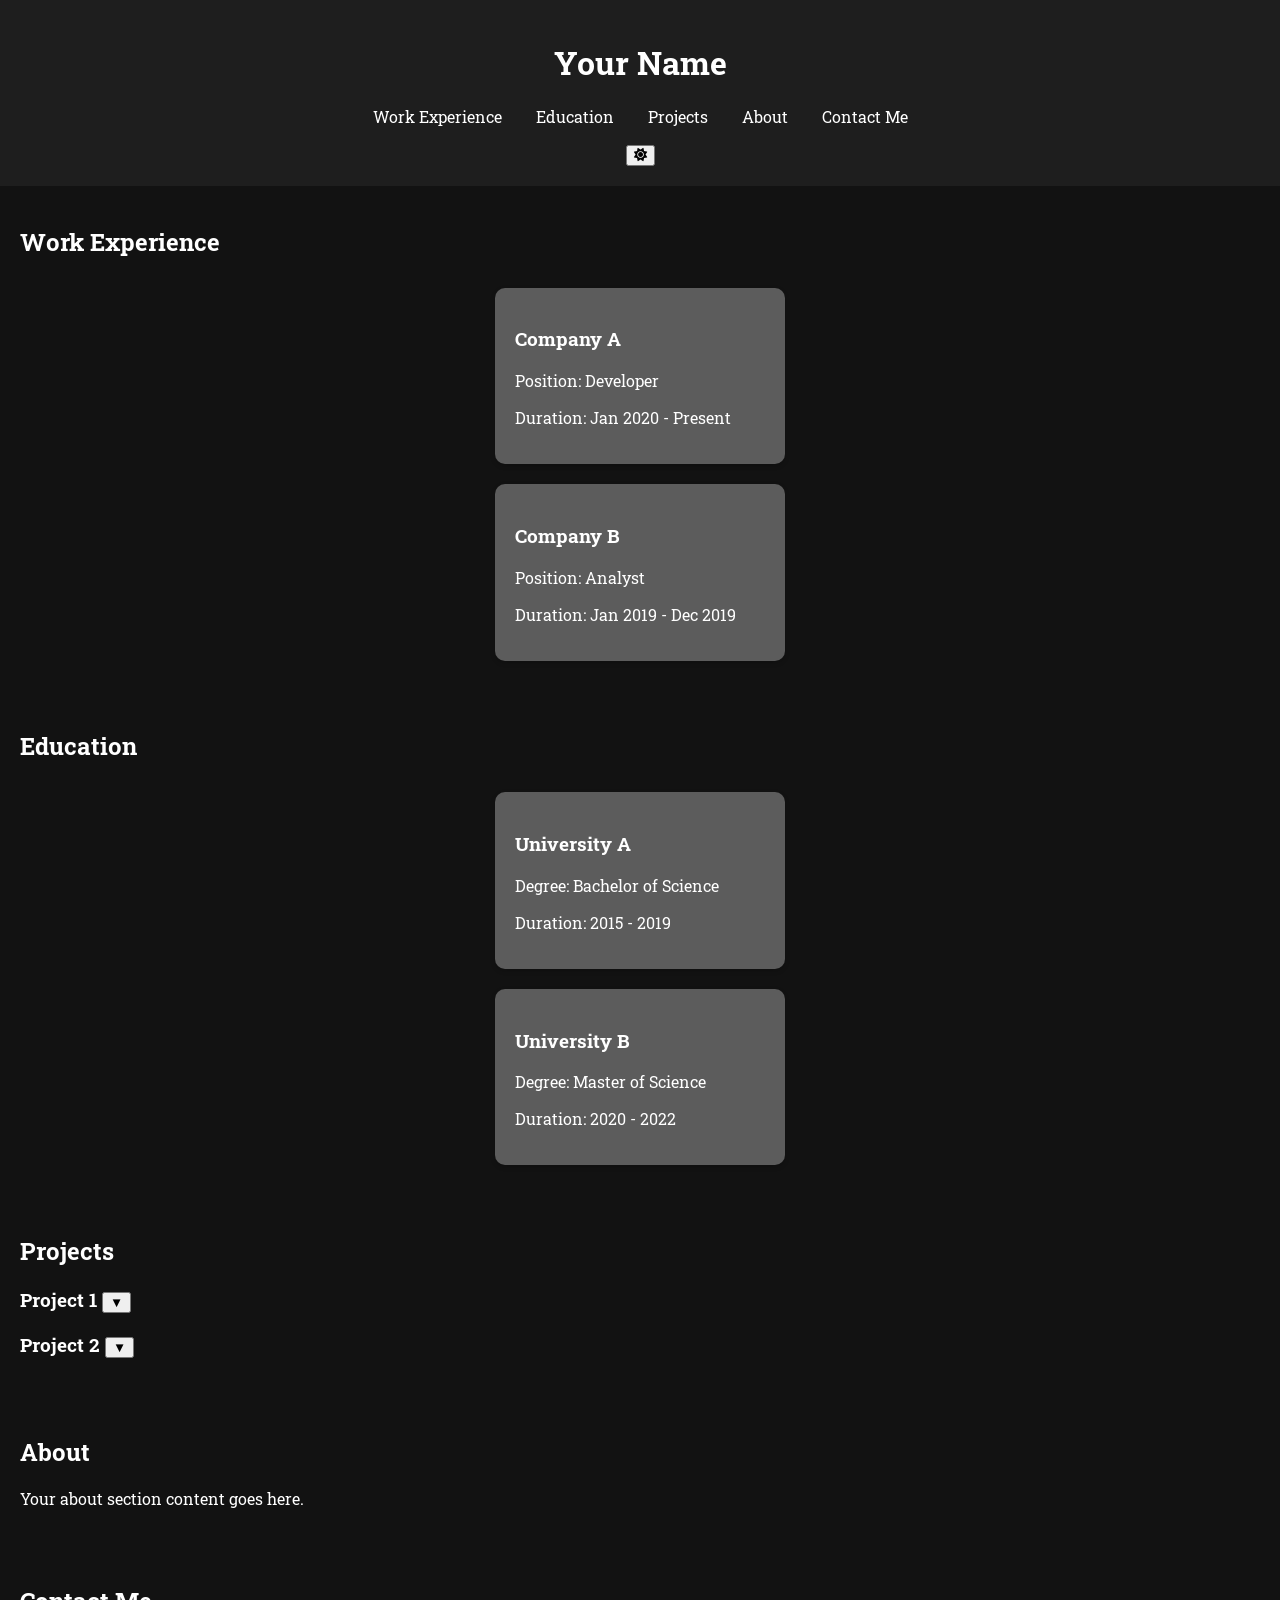
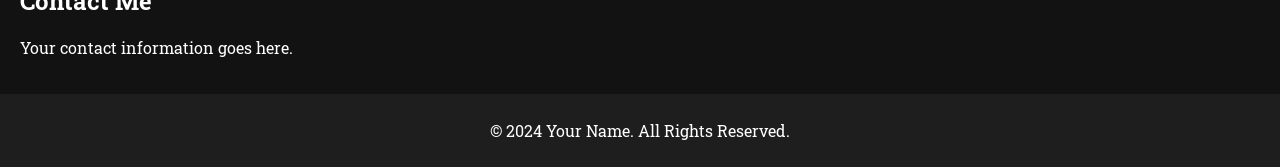
==== index.html @ cc7d91ee "Update index.html" ====
<!DOCTYPE html>
<html lang="en">
<head>
    <meta charset="UTF-8">
    <meta name="viewport" content="width=device-width, initial-scale=1.0">
    <title>Your Portfolio</title>
    <link href="https://fonts.googleapis.com/css2?family=Roboto+Slab&display=swap" rel="stylesheet">
    <link rel="stylesheet" href="styles.css">
    <link rel="stylesheet" href="https://cdnjs.cloudflare.com/ajax/libs/font-awesome/6.0.0-beta3/css/all.min.css">
</head>
<body class="dark-mode">
    <header>
        <h1>Your Name</h1>
        <nav>
            <ul>
                <li><a href="#work-experience">Work Experience</a></li>
                <li><a href="#education">Education</a></li>
                <li><a href="#projects">Projects</a></li>
                <li><a href="#about">About</a></li>
                <li><a href="#contact">Contact Me</a></li>
            </ul>
        </nav>
        <button id="mode-toggle"><i class="fas fa-sun"></i></button>
    </header>

    <section id="work-experience">
        <h2>Work Experience</h2>
        <div class="work-experience-container">
            <div class="work-card" data-modal="work1">
                <h3>Company A</h3>
                <p>Position: Developer</p>
                <p class="date">Duration: Jan 2020 - Present</p>
            </div>
            <div class="work-card" data-modal="work2">
                <h3>Company B</h3>
                <p>Position: Analyst</p>
                <p class="date">Duration: Jan 2019 - Dec 2019</p>
            </div>
        </div>
    </section>

    <section id="education">
        <h2>Education</h2>
        <div class="education-container">
            <div class="education-card" data-modal="edu1">
                <h3>University A</h3>
                <p>Degree: Bachelor of Science</p>
                <p class="date">Duration: 2015 - 2019</p>
            </div>
            <div class="education-card" data-modal="edu2">
                <h3>University B</h3>
                <p>Degree: Master of Science</p>
                <p class="date">Duration: 2020 - 2022</p>
            </div>
        </div>
    </section>

    <section id="projects">
        <h2>Projects</h2>
        <div class="project-container">
            <div class="project">
                <h3>Project 1 <button class="dropdown-toggle">▼</button></h3>
                <div class="project-details">
                    <p>Details about Project 1.</p>
                </div>
            </div>
            <div class="project">
                <h3>Project 2 <button class="dropdown-toggle">▼</button></h3>
                <div class="project-details">
                    <p>Details about Project 2.</p>
                </div>
            </div>
        </div>
    </section>

    <section id="about">
        <h2>About</h2>
        <p>Your about section content goes here.</p>
    </section>

    <section id="contact">
        <h2>Contact Me</h2>
        <p>Your contact information goes here.</p>
    </section>

    <footer>
        <p>© 2024 Your Name. All Rights Reserved.</p>
    </footer>

    <div id="work1" class="modal">
        <div class="modal-content">
            <span class="close">&times;</span>
            <h3>Company A</h3>
            <p>Details about your role at Company A.</p>
        </div>
    </div>

    <div id="work2" class="modal">
        <div class="modal-content">
            <span class="close">&times;</span>
            <h3>Company B</h3>
            <p>Details about your role at Company B.</p>
        </div>
    </div>

    <div id="edu1" class="modal">
        <div class="modal-content">
            <span class="close">&times;</span>
            <h3>University A</h3>
            <p>Details about your degree at University A.</p>
        </div>
    </div>

    <div id="edu2" class="modal">
        <div class="modal-content">
            <span class="close">&times;</span>
            <h3>University B</h3>
            <p>Details about your degree at University B.</p>
        </div>
    </div>

    <script src="script.js"></script>
</body>
</html>
---- styles.css ----
/* Default styles */
body {
    margin: 0;
    font-family: 'Roboto Slab', serif; /* Updated to Roboto Slab */
    background-color: #121212; /* Dark background */
    color: white; /* Light text */
}

header {
    background-color: #1e1e1e; /* Dark header */
    padding: 20px;
    text-align: center;
}

nav ul {
    list-style-type: none;
    padding: 0;
}

nav ul li {
    display: inline;
    margin: 0 15px;
}

nav ul li a {
    color: white;
    text-decoration: none;
}

section {
    padding: 20px;
}

footer {
    background-color: #1e1e1e; /* Dark footer */
    text-align: center;
    padding: 10px;
}

/* Light Mode Styles */
body.light-mode {
    background-color: white; /* Light background */
    color: black; /* Dark text */
}

body.light-mode header,
body.light-mode footer {
    background-color: #f1f1f1; /* Light header/footer */
}

body.light-mode nav ul li a {
    color: black; /* Dark link color */
}

/* Section styling */
section {
    transition: background-color 0.3s, color 0.3s;
}

.dark-mode section {
    background-color: #121212; /* Dark section background */
}

.light-mode section {
    background-color: #ffffff; /* Light section background */
    color: black; /* Dark section text */
}

/* Work Experience and Education Card Styles */
.work-experience-container,
.education-container {
    display: flex;
    flex-direction: column; /* Stack cards vertically */
    align-items: center; /* Center the cards */
}

.work-card, .education-card {
    background: rgba(255, 255, 255, 0.1); /* Semi-transparent for dark mode */
    padding: 20px;
    border-radius: 10px; /* Rounded corners */
    box-shadow: 0 2px 5px rgba(0, 0, 0, 0.2); /* Shadow for depth */
    width: 250px; /* Adjusted width for alignment */
    transition: transform 0.3s; /* Animation */
    cursor: pointer; /* Pointer cursor on hover */
    margin: 10px 0; /* Space between cards */
}

.dark-mode .work-card, .dark-mode .education-card {
    background: rgba(100, 100, 100, 0.9); /* Darker grey for dark mode */
}

.light-mode .work-card, .light-mode .education-card {
    background: white; /* White for light mode */
}

/* Modal Styles */
.modal {
    display: none; /* Hidden by default */
    position: fixed; 
    z-index: 1000; /* Ensure modal is on top */
    left: 0;
    top: 0;
    width: 100%; /* Full width */
    height: 100%; /* Full height */
    overflow: auto; /* Enable scroll if needed */
    background-color: rgba(0, 0, 0, 0.4); /* Black with opacity */
}

.modal-content {
    background-color: #fefefe; /* White background */
    margin: 15% auto; /* 15% from the top and centered */
    padding: 20px;
    border: 1px solid #888; /* Border */
    width: 80%; /* Could be more or less, depending on screen size */
}

.close {
    color: #aaa; /* Grey color for the close button */
    float: right; /* Align to the right */
    font-size: 28px; /* Larger size */
    font-weight: bold; /* Bold */
}

.close:hover,
.close:focus {
    color: black; /* Darker close button on hover */
}

/* Project Details */
.project {
    margin: 10px 0; /* Space between projects */
}

.project-details {
    padding: 10px;
    border-top: 1px solid #ccc; /* Border for separation */
    display: none; /* Hidden by default */
}
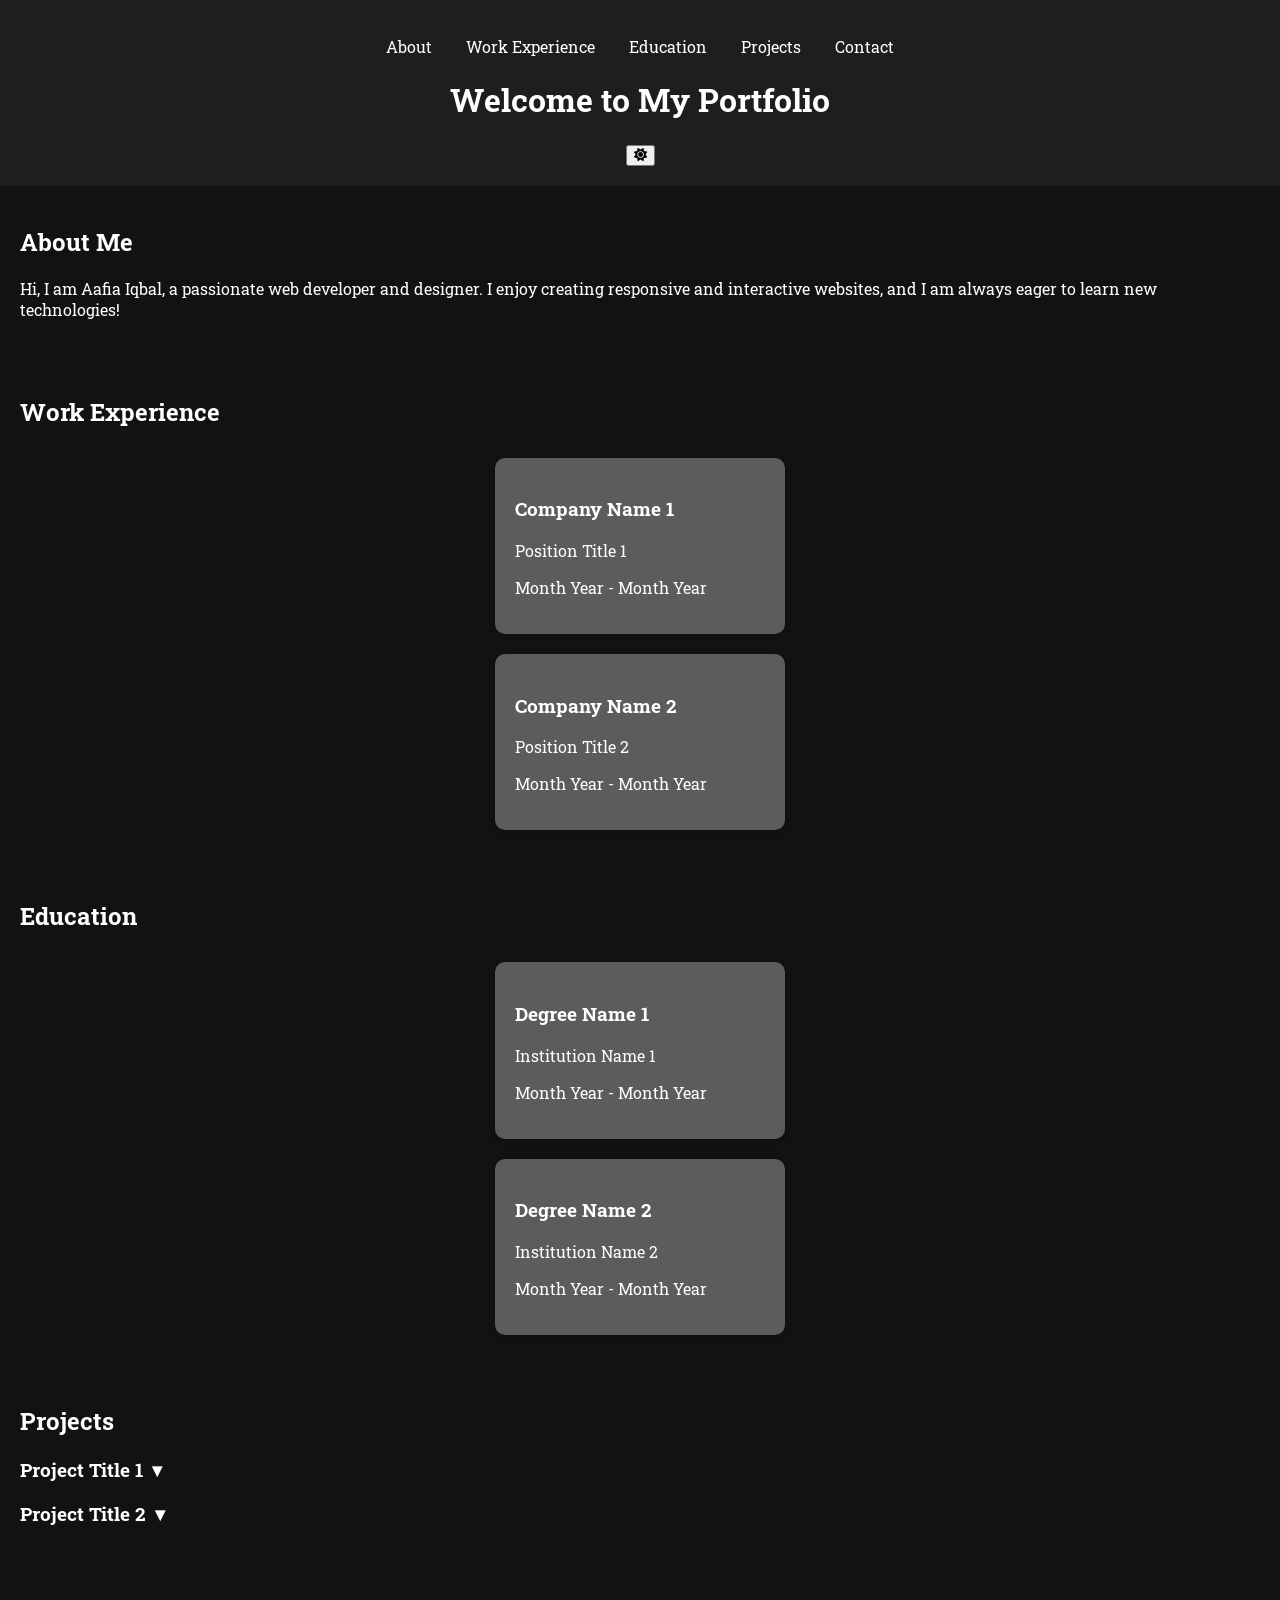
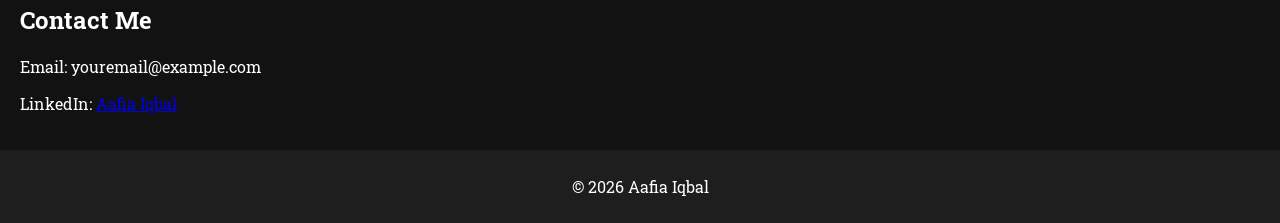
==== commit f9d7e6f8: "Update index.html" ====
--- a/index.html
+++ b/index.html
@@ -3,123 +3,207 @@
 <head>
     <meta charset="UTF-8">
     <meta name="viewport" content="width=device-width, initial-scale=1.0">
-    <title>Your Portfolio</title>
-    <link href="https://fonts.googleapis.com/css2?family=Roboto+Slab&display=swap" rel="stylesheet">
+    <title>Aafia Iqbal's Portfolio</title>
     <link rel="stylesheet" href="styles.css">
-    <link rel="stylesheet" href="https://cdnjs.cloudflare.com/ajax/libs/font-awesome/6.0.0-beta3/css/all.min.css">
+    <link rel="stylesheet" href="https://cdnjs.cloudflare.com/ajax/libs/font-awesome/6.0.0-beta3/css/all.min.css"> <!-- Font Awesome -->
+    <link href="https://fonts.googleapis.com/css2?family=Roboto+Slab:wght@400;700&display=swap" rel="stylesheet"> <!-- Roboto Slab -->
 </head>
-<body class="dark-mode">
+<body class="dark-mode"> <!-- Set default mode to dark -->
+    <!-- Header Section -->
     <header>
-        <h1>Your Name</h1>
         <nav>
             <ul>
+                <li><a href="#about">About</a></li>
                 <li><a href="#work-experience">Work Experience</a></li>
                 <li><a href="#education">Education</a></li>
                 <li><a href="#projects">Projects</a></li>
-                <li><a href="#about">About</a></li>
-                <li><a href="#contact">Contact Me</a></li>
+                <li><a href="#contact">Contact</a></li>
             </ul>
         </nav>
-        <button id="mode-toggle"><i class="fas fa-sun"></i></button>
+        <h1>Welcome to My Portfolio</h1>
+        <button id="themeToggle"><i class="fas fa-sun"></i></button> <!-- Sun icon -->
     </header>
 
+    <!-- About Section -->
+    <section id="about">
+        <h2>About Me</h2>
+        <p>Hi, I am Aafia Iqbal, a passionate web developer and designer. I enjoy creating responsive and interactive websites, and I am always eager to learn new technologies!</p>
+    </section>
+
+    <!-- Work Experience Section -->
     <section id="work-experience">
         <h2>Work Experience</h2>
         <div class="work-experience-container">
-            <div class="work-card" data-modal="work1">
-                <h3>Company A</h3>
-                <p>Position: Developer</p>
-                <p class="date">Duration: Jan 2020 - Present</p>
-            </div>
-            <div class="work-card" data-modal="work2">
-                <h3>Company B</h3>
-                <p>Position: Analyst</p>
-                <p class="date">Duration: Jan 2019 - Dec 2019</p>
-            </div>
-        </div>
-    </section>
-
+            <div class="work-card" onclick="openModal('job1')">
+                <h3 class="company-name">Company Name 1</h3>
+                <p class="position-title">Position Title 1</p>
+                <p class="duration">Month Year - Month Year</p>
+            </div>
+            <div class="work-card" onclick="openModal('job2')">
+                <h3 class="company-name">Company Name 2</h3>
+                <p class="position-title">Position Title 2</p>
+                <p class="duration">Month Year - Month Year</p>
+            </div>
+        </div>
+    </section>
+
+    <!-- Education Section -->
     <section id="education">
         <h2>Education</h2>
         <div class="education-container">
-            <div class="education-card" data-modal="edu1">
-                <h3>University A</h3>
-                <p>Degree: Bachelor of Science</p>
-                <p class="date">Duration: 2015 - 2019</p>
-            </div>
-            <div class="education-card" data-modal="edu2">
-                <h3>University B</h3>
-                <p>Degree: Master of Science</p>
-                <p class="date">Duration: 2020 - 2022</p>
-            </div>
-        </div>
-    </section>
-
+            <div class="education-card" onclick="openModal('edu1')">
+                <h3 class="degree-name">Degree Name 1</h3>
+                <p class="institution">Institution Name 1</p>
+                <p class="duration">Month Year - Month Year</p>
+            </div>
+            <div class="education-card" onclick="openModal('edu2')">
+                <h3 class="degree-name">Degree Name 2</h3>
+                <p class="institution">Institution Name 2</p>
+                <p class="duration">Month Year - Month Year</p>
+            </div>
+        </div>
+    </section>
+
+    <!-- Projects Section -->
     <section id="projects">
         <h2>Projects</h2>
-        <div class="project-container">
-            <div class="project">
-                <h3>Project 1 <button class="dropdown-toggle">▼</button></h3>
-                <div class="project-details">
-                    <p>Details about Project 1.</p>
+        <div class="projects-container">
+            <div class="project-card">
+                <h3>Project Title 1 <span class="dropdown-arrow" onclick="toggleDropdown('project1')">▼</span></h3>
+                <div id="project1" class="project-details" style="display: none;">
+                    <p>Details about Project 1. Describe the project, technologies used, and your role.</p>
                 </div>
             </div>
-            <div class="project">
-                <h3>Project 2 <button class="dropdown-toggle">▼</button></h3>
-                <div class="project-details">
-                    <p>Details about Project 2.</p>
+            <div class="project-card">
+                <h3>Project Title 2 <span class="dropdown-arrow" onclick="toggleDropdown('project2')">▼</span></h3>
+                <div id="project2" class="project-details" style="display: none;">
+                    <p>Details about Project 2. Describe the project, technologies used, and your role.</p>
                 </div>
             </div>
         </div>
     </section>
 
-    <section id="about">
-        <h2>About</h2>
-        <p>Your about section content goes here.</p>
-    </section>
-
+    <!-- Contact Section -->
     <section id="contact">
         <h2>Contact Me</h2>
-        <p>Your contact information goes here.</p>
-    </section>
-
+        <p>Email: youremail@example.com</p>
+        <p>LinkedIn: <a href="https://www.linkedin.com/in/aafiaiqbal/" target="_blank">Aafia Iqbal</a></p>
+    </section>
+
+    <!-- Footer Section -->
     <footer>
-        <p>© 2024 Your Name. All Rights Reserved.</p>
+        <p>&copy; <span id="year"></span> Aafia Iqbal</p>
     </footer>
 
-    <div id="work1" class="modal">
+    <!-- Modal Structure -->
+    <div id="myModal" class="modal">
         <div class="modal-content">
-            <span class="close">&times;</span>
-            <h3>Company A</h3>
-            <p>Details about your role at Company A.</p>
+            <span class="close" onclick="closeModal()">&times;</span>
+            <h3 id="modal-company"></h3>
+            <p id="modal-title"></p>
+            <p id="modal-duration"></p>
+            <p id="modal-responsibilities"></p>
         </div>
     </div>
 
-    <div id="work2" class="modal">
-        <div class="modal-content">
-            <span class="close">&times;</span>
-            <h3>Company B</h3>
-            <p>Details about your role at Company B.</p>
-        </div>
-    </div>
-
-    <div id="edu1" class="modal">
-        <div class="modal-content">
-            <span class="close">&times;</span>
-            <h3>University A</h3>
-            <p>Details about your degree at University A.</p>
-        </div>
-    </div>
-
-    <div id="edu2" class="modal">
-        <div class="modal-content">
-            <span class="close">&times;</span>
-            <h3>University B</h3>
-            <p>Details about your degree at University B.</p>
-        </div>
-    </div>
-
-    <script src="script.js"></script>
+    <script>
+        // Dynamic year
+        document.getElementById('year').textContent = new Date().getFullYear();
+
+        // Smooth scrolling
+        const links = document.querySelectorAll('nav a');
+        links.forEach(link => {
+            link.addEventListener('click', function(e) {
+                e.preventDefault();
+                const targetId = this.getAttribute('href');
+                const targetSection = document.querySelector(targetId);
+                targetSection.scrollIntoView({ behavior: 'smooth' });
+            });
+        });
+
+        // Theme toggle functionality
+        const themeToggle = document.getElementById('themeToggle');
+        themeToggle.onclick = function() {
+            const body = document.body;
+            const header = document.querySelector('header');
+            const footer = document.querySelector('footer');
+            const sections = document.querySelectorAll('section');
+
+            // Toggle classes for body, header, footer, and sections
+            body.classList.toggle('dark-mode');
+            body.classList.toggle('light-mode');
+            header.classList.toggle('dark-mode');
+            footer.classList.toggle('dark-mode');
+            sections.forEach(section => {
+                section.classList.toggle('dark-mode');
+                section.classList.toggle('light-mode');
+            });
+
+            // Update button icon based on the current mode
+            if (body.classList.contains('dark-mode')) {
+                themeToggle.innerHTML = '<i class="fas fa-sun"></i>'; // Sun icon
+            } else {
+                themeToggle.innerHTML = '<i class="fas fa-moon"></i>'; // Moon icon
+            }
+        };
+
+        // Function to open the modal
+        function openModal(job) {
+            const modal = document.getElementById("myModal");
+            const modalCompany = document.getElementById("modal-company");
+            const modalTitle = document.getElementById("modal-title");
+            const modalDuration = document.getElementById("modal-duration");
+            const modalResponsibilities = document.getElementById("modal-responsibilities");
+
+            // Fill modal with job details
+            if (job === 'job1') {
+                modalCompany.textContent = 'Company Name 1';
+                modalTitle.textContent = 'Position Title 1';
+                modalDuration.textContent = 'Duration: Month Year - Month Year';
+                modalResponsibilities.textContent = 'Responsibilities: Briefly explain your role, key responsibilities, and achievements.';
+            } else if (job === 'job2') {
+                modalCompany.textContent = 'Company Name 2';
+                modalTitle.textContent = 'Position Title 2';
+                modalDuration.textContent = 'Duration: Month Year - Month Year';
+                modalResponsibilities.textContent = 'Responsibilities: Briefly explain your role, key responsibilities, and achievements.';
+            } else if (job === 'edu1') {
+                modalCompany.textContent = 'Degree Name 1';
+                modalTitle.textContent = 'Institution Name 1';
+                modalDuration.textContent = 'Duration: Month Year - Month Year';
+                modalResponsibilities.textContent = 'Details: Briefly explain your degree, key courses, and achievements.';
+            } else if (job === 'edu2') {
+                modalCompany.textContent = 'Degree Name 2';
+                modalTitle.textContent = 'Institution Name 2';
+                modalDuration.textContent = 'Duration: Month Year - Month Year';
+                modalResponsibilities.textContent = 'Details: Briefly explain your degree, key courses, and achievements.';
+            }
+
+            modal.style.display = "block"; // Show the modal
+        }
+
+        // Function to close the modal
+        function closeModal() {
+            const modal = document.getElementById("myModal");
+            modal.style.display = "none"; // Hide the modal
+        }
+
+        // Close modal when clicking outside of it
+        window.onclick = function(event) {
+            const modal = document.getElementById("myModal");
+            if (event.target == modal) {
+                modal.style.display = "none"; // Hide the modal
+            }
+        }
+
+        // Function to toggle dropdown details
+        function toggleDropdown(projectId) {
+            const projectDetails = document.getElementById(projectId);
+            if (projectDetails.style.display === "none") {
+                projectDetails.style.display = "block"; // Show details
+            } else {
+                projectDetails.style.display = "none"; // Hide details
+            }
+        }
+    </script>
 </body>
 </html>
-
--- a/styles.css
+++ b/styles.css
@@ -1,7 +1,7 @@
 /* Default styles */
 body {
     margin: 0;
-    font-family: 'Roboto Slab', serif; /* Updated to Roboto Slab */
+    font-family: 'Roboto Slab', serif;
     background-color: #121212; /* Dark background */
     color: white; /* Light text */
 }
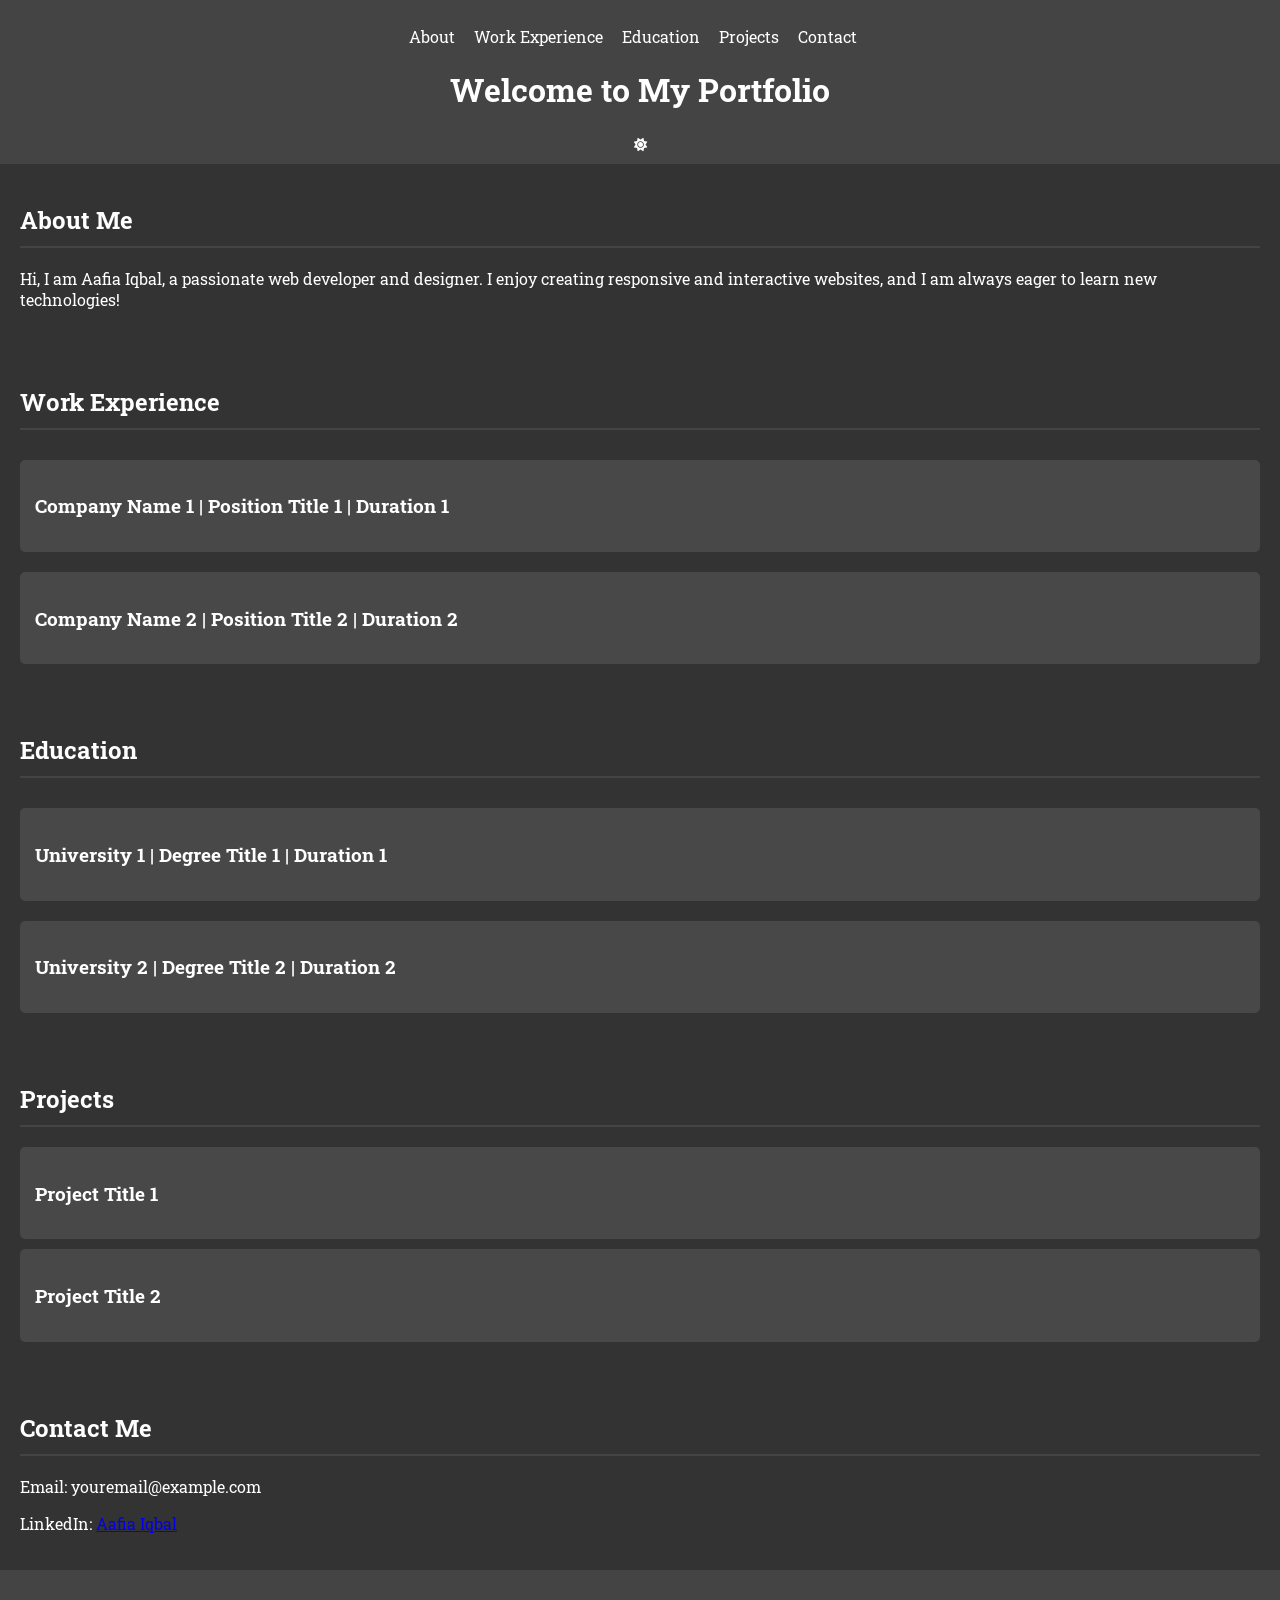
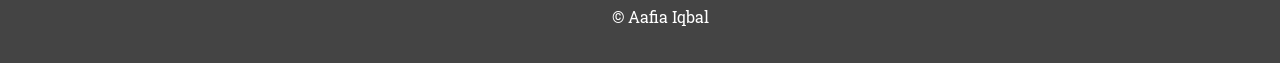
==== commit 16f6e6e1: "Update index.html" ====
--- a/index.html
+++ b/index.html
@@ -4,13 +4,13 @@
     <meta charset="UTF-8">
     <meta name="viewport" content="width=device-width, initial-scale=1.0">
     <title>Aafia Iqbal's Portfolio</title>
+    <link href="https://fonts.googleapis.com/css2?family=Roboto+Slab:wght@300;400;700&display=swap" rel="stylesheet">
     <link rel="stylesheet" href="styles.css">
     <link rel="stylesheet" href="https://cdnjs.cloudflare.com/ajax/libs/font-awesome/6.0.0-beta3/css/all.min.css"> <!-- Font Awesome -->
-    <link href="https://fonts.googleapis.com/css2?family=Roboto+Slab:wght@400;700&display=swap" rel="stylesheet"> <!-- Roboto Slab -->
 </head>
-<body class="dark-mode"> <!-- Set default mode to dark -->
+<body class="dark-mode"> <!-- Default to dark mode -->
     <!-- Header Section -->
-    <header>
+    <header class="header">
         <nav>
             <ul>
                 <li><a href="#about">About</a></li>
@@ -21,7 +21,7 @@
             </ul>
         </nav>
         <h1>Welcome to My Portfolio</h1>
-        <button id="themeToggle"><i class="fas fa-sun"></i></button> <!-- Sun icon -->
+        <button id="themeToggle"><i class="fas fa-sun"></i></button> <!-- Sun icon for theme toggle -->
     </header>
 
     <!-- About Section -->
@@ -35,14 +35,10 @@
         <h2>Work Experience</h2>
         <div class="work-experience-container">
             <div class="work-card" onclick="openModal('job1')">
-                <h3 class="company-name">Company Name 1</h3>
-                <p class="position-title">Position Title 1</p>
-                <p class="duration">Month Year - Month Year</p>
+                <h3>Company Name 1 | Position Title 1 | Duration 1</h3>
             </div>
             <div class="work-card" onclick="openModal('job2')">
-                <h3 class="company-name">Company Name 2</h3>
-                <p class="position-title">Position Title 2</p>
-                <p class="duration">Month Year - Month Year</p>
+                <h3>Company Name 2 | Position Title 2 | Duration 2</h3>
             </div>
         </div>
     </section>
@@ -51,15 +47,11 @@
     <section id="education">
         <h2>Education</h2>
         <div class="education-container">
-            <div class="education-card" onclick="openModal('edu1')">
-                <h3 class="degree-name">Degree Name 1</h3>
-                <p class="institution">Institution Name 1</p>
-                <p class="duration">Month Year - Month Year</p>
+            <div class="education-card" onclick="openModal('degree1')">
+                <h3>University 1 | Degree Title 1 | Duration 1</h3>
             </div>
-            <div class="education-card" onclick="openModal('edu2')">
-                <h3 class="degree-name">Degree Name 2</h3>
-                <p class="institution">Institution Name 2</p>
-                <p class="duration">Month Year - Month Year</p>
+            <div class="education-card" onclick="openModal('degree2')">
+                <h3>University 2 | Degree Title 2 | Duration 2</h3>
             </div>
         </div>
     </section>
@@ -67,18 +59,12 @@
     <!-- Projects Section -->
     <section id="projects">
         <h2>Projects</h2>
-        <div class="projects-container">
+        <div class="project-container">
             <div class="project-card">
-                <h3>Project Title 1 <span class="dropdown-arrow" onclick="toggleDropdown('project1')">▼</span></h3>
-                <div id="project1" class="project-details" style="display: none;">
-                    <p>Details about Project 1. Describe the project, technologies used, and your role.</p>
-                </div>
+                <h3>Project Title 1</h3>
             </div>
             <div class="project-card">
-                <h3>Project Title 2 <span class="dropdown-arrow" onclick="toggleDropdown('project2')">▼</span></h3>
-                <div id="project2" class="project-details" style="display: none;">
-                    <p>Details about Project 2. Describe the project, technologies used, and your role.</p>
-                </div>
+                <h3>Project Title 2</h3>
             </div>
         </div>
     </section>
@@ -106,104 +92,6 @@
         </div>
     </div>
 
-    <script>
-        // Dynamic year
-        document.getElementById('year').textContent = new Date().getFullYear();
-
-        // Smooth scrolling
-        const links = document.querySelectorAll('nav a');
-        links.forEach(link => {
-            link.addEventListener('click', function(e) {
-                e.preventDefault();
-                const targetId = this.getAttribute('href');
-                const targetSection = document.querySelector(targetId);
-                targetSection.scrollIntoView({ behavior: 'smooth' });
-            });
-        });
-
-        // Theme toggle functionality
-        const themeToggle = document.getElementById('themeToggle');
-        themeToggle.onclick = function() {
-            const body = document.body;
-            const header = document.querySelector('header');
-            const footer = document.querySelector('footer');
-            const sections = document.querySelectorAll('section');
-
-            // Toggle classes for body, header, footer, and sections
-            body.classList.toggle('dark-mode');
-            body.classList.toggle('light-mode');
-            header.classList.toggle('dark-mode');
-            footer.classList.toggle('dark-mode');
-            sections.forEach(section => {
-                section.classList.toggle('dark-mode');
-                section.classList.toggle('light-mode');
-            });
-
-            // Update button icon based on the current mode
-            if (body.classList.contains('dark-mode')) {
-                themeToggle.innerHTML = '<i class="fas fa-sun"></i>'; // Sun icon
-            } else {
-                themeToggle.innerHTML = '<i class="fas fa-moon"></i>'; // Moon icon
-            }
-        };
-
-        // Function to open the modal
-        function openModal(job) {
-            const modal = document.getElementById("myModal");
-            const modalCompany = document.getElementById("modal-company");
-            const modalTitle = document.getElementById("modal-title");
-            const modalDuration = document.getElementById("modal-duration");
-            const modalResponsibilities = document.getElementById("modal-responsibilities");
-
-            // Fill modal with job details
-            if (job === 'job1') {
-                modalCompany.textContent = 'Company Name 1';
-                modalTitle.textContent = 'Position Title 1';
-                modalDuration.textContent = 'Duration: Month Year - Month Year';
-                modalResponsibilities.textContent = 'Responsibilities: Briefly explain your role, key responsibilities, and achievements.';
-            } else if (job === 'job2') {
-                modalCompany.textContent = 'Company Name 2';
-                modalTitle.textContent = 'Position Title 2';
-                modalDuration.textContent = 'Duration: Month Year - Month Year';
-                modalResponsibilities.textContent = 'Responsibilities: Briefly explain your role, key responsibilities, and achievements.';
-            } else if (job === 'edu1') {
-                modalCompany.textContent = 'Degree Name 1';
-                modalTitle.textContent = 'Institution Name 1';
-                modalDuration.textContent = 'Duration: Month Year - Month Year';
-                modalResponsibilities.textContent = 'Details: Briefly explain your degree, key courses, and achievements.';
-            } else if (job === 'edu2') {
-                modalCompany.textContent = 'Degree Name 2';
-                modalTitle.textContent = 'Institution Name 2';
-                modalDuration.textContent = 'Duration: Month Year - Month Year';
-                modalResponsibilities.textContent = 'Details: Briefly explain your degree, key courses, and achievements.';
-            }
-
-            modal.style.display = "block"; // Show the modal
-        }
-
-        // Function to close the modal
-        function closeModal() {
-            const modal = document.getElementById("myModal");
-            modal.style.display = "none"; // Hide the modal
-        }
-
-        // Close modal when clicking outside of it
-        window.onclick = function(event) {
-            const modal = document.getElementById("myModal");
-            if (event.target == modal) {
-                modal.style.display = "none"; // Hide the modal
-            }
-        }
-
-        // Function to toggle dropdown details
-        function toggleDropdown(projectId) {
-            const projectDetails = document.getElementById(projectId);
-            if (projectDetails.style.display === "none") {
-                projectDetails.style.display = "block"; // Show details
-            } else {
-                projectDetails.style.display = "none"; // Hide details
-            }
-        }
-    </script>
+    <script src="script.js"></script>
 </body>
 </html>
--- a/styles.css
+++ b/styles.css
@@ -1,15 +1,29 @@
-/* Default styles */
 body {
+    font-family: 'Roboto Slab', serif;
     margin: 0;
-    font-family: 'Roboto Slab', serif;
-    background-color: #121212; /* Dark background */
-    color: white; /* Light text */
+    padding: 0;
+    transition: background-color 0.3s, color 0.3s;
+}
+
+.dark-mode {
+    background-color: #333;
+    color: #fff;
+}
+
+.light-mode {
+    background-color: #fff;
+    color: #333;
 }
 
 header {
-    background-color: #1e1e1e; /* Dark header */
-    padding: 20px;
+    background: #444;
+    color: white;
+    padding: 10px 20px;
     text-align: center;
+}
+
+header.light-mode {
+    background: #f0f0f0;
 }
 
 nav ul {
@@ -17,122 +31,115 @@
     padding: 0;
 }
 
-nav ul li {
+nav li {
     display: inline;
-    margin: 0 15px;
+    margin-right: 15px;
 }
 
-nav ul li a {
+nav a {
     color: white;
     text-decoration: none;
+}
+
+nav.light-mode a {
+    color: #333;
+}
+
+button {
+    background: transparent;
+    border: none;
+    cursor: pointer;
+    color: white;
+}
+
+button.light-mode {
+    color: #333;
 }
 
 section {
     padding: 20px;
 }
 
-footer {
-    background-color: #1e1e1e; /* Dark footer */
-    text-align: center;
-    padding: 10px;
+h2 {
+    border-bottom: 2px solid #444;
+    padding-bottom: 10px;
 }
 
-/* Light Mode Styles */
-body.light-mode {
-    background-color: white; /* Light background */
-    color: black; /* Dark text */
+.work-experience-container, .education-container, .projects-container {
+    display: flex;
+    flex-direction: column;
 }
 
-body.light-mode header,
-body.light-mode footer {
-    background-color: #f1f1f1; /* Light header/footer */
+.work-card, .education-card, .project-card {
+    background: rgba(255, 255, 255, 0.1);
+    border-radius: 5px;
+    padding: 15px;
+    margin: 10px 0;
+    transition: background 0.3s;
 }
 
-body.light-mode nav ul li a {
-    color: black; /* Dark link color */
+.light-mode .work-card, .light-mode .education-card, .light-mode .project-card {
+    background: white; /* White background in light mode */
 }
 
-/* Section styling */
-section {
-    transition: background-color 0.3s, color 0.3s;
+.dropdown-arrow {
+    cursor: pointer; /* Pointer cursor for dropdown */
+    font-size: 0.8em; /* Smaller font for dropdown arrow */
 }
 
-.dark-mode section {
-    background-color: #121212; /* Dark section background */
+.project-details {
+    padding: 10px;
+    background: rgba(255, 255, 255, 0.1); /* Light background for details */
+    border-radius: 5px; /* Rounded corners */
+    margin-top: 10px; /* Space above details */
 }
 
-.light-mode section {
-    background-color: #ffffff; /* Light section background */
-    color: black; /* Dark section text */
-}
-
-/* Work Experience and Education Card Styles */
-.work-experience-container,
-.education-container {
-    display: flex;
-    flex-direction: column; /* Stack cards vertically */
-    align-items: center; /* Center the cards */
-}
-
-.work-card, .education-card {
-    background: rgba(255, 255, 255, 0.1); /* Semi-transparent for dark mode */
-    padding: 20px;
-    border-radius: 10px; /* Rounded corners */
-    box-shadow: 0 2px 5px rgba(0, 0, 0, 0.2); /* Shadow for depth */
-    width: 250px; /* Adjusted width for alignment */
-    transition: transform 0.3s; /* Animation */
-    cursor: pointer; /* Pointer cursor on hover */
-    margin: 10px 0; /* Space between cards */
-}
-
-.dark-mode .work-card, .dark-mode .education-card {
-    background: rgba(100, 100, 100, 0.9); /* Darker grey for dark mode */
-}
-
-.light-mode .work-card, .light-mode .education-card {
-    background: white; /* White for light mode */
-}
-
-/* Modal Styles */
 .modal {
-    display: none; /* Hidden by default */
-    position: fixed; 
-    z-index: 1000; /* Ensure modal is on top */
+    display: none;
+    position: fixed;
+    z-index: 1;
     left: 0;
     top: 0;
-    width: 100%; /* Full width */
-    height: 100%; /* Full height */
-    overflow: auto; /* Enable scroll if needed */
-    background-color: rgba(0, 0, 0, 0.4); /* Black with opacity */
+    width: 100%;
+    height: 100%;
+    overflow: auto;
+    background-color: rgb(0,0,0);
+    background-color: rgba(0,0,0,0.4);
 }
 
 .modal-content {
-    background-color: #fefefe; /* White background */
-    margin: 15% auto; /* 15% from the top and centered */
+    background-color: #fefefe;
+    margin: 15% auto;
     padding: 20px;
-    border: 1px solid #888; /* Border */
-    width: 80%; /* Could be more or less, depending on screen size */
+    border: 1px solid #888;
+    width: 80%;
 }
 
 .close {
-    color: #aaa; /* Grey color for the close button */
-    float: right; /* Align to the right */
-    font-size: 28px; /* Larger size */
-    font-weight: bold; /* Bold */
+    color: #aaa;
+    float: right;
+    font-size: 28px;
+    font-weight: bold;
 }
 
 .close:hover,
 .close:focus {
-    color: black; /* Darker close button on hover */
+    color: black;
+    text-decoration: none;
+    cursor: pointer;
 }
 
-/* Project Details */
-.project {
-    margin: 10px 0; /* Space between projects */
+footer {
+    text-align: center;
+    padding: 20px;
+    background: #444;
+    color: white;
+    position: relative;
+    bottom: 0;
+    width: 100%;
 }
 
-.project-details {
-    padding: 10px;
-    border-top: 1px solid #ccc; /* Border for separation */
-    display: none; /* Hidden by default */
+footer.light-mode {
+    background: #f0f0f0;
+    color: #333;
 }
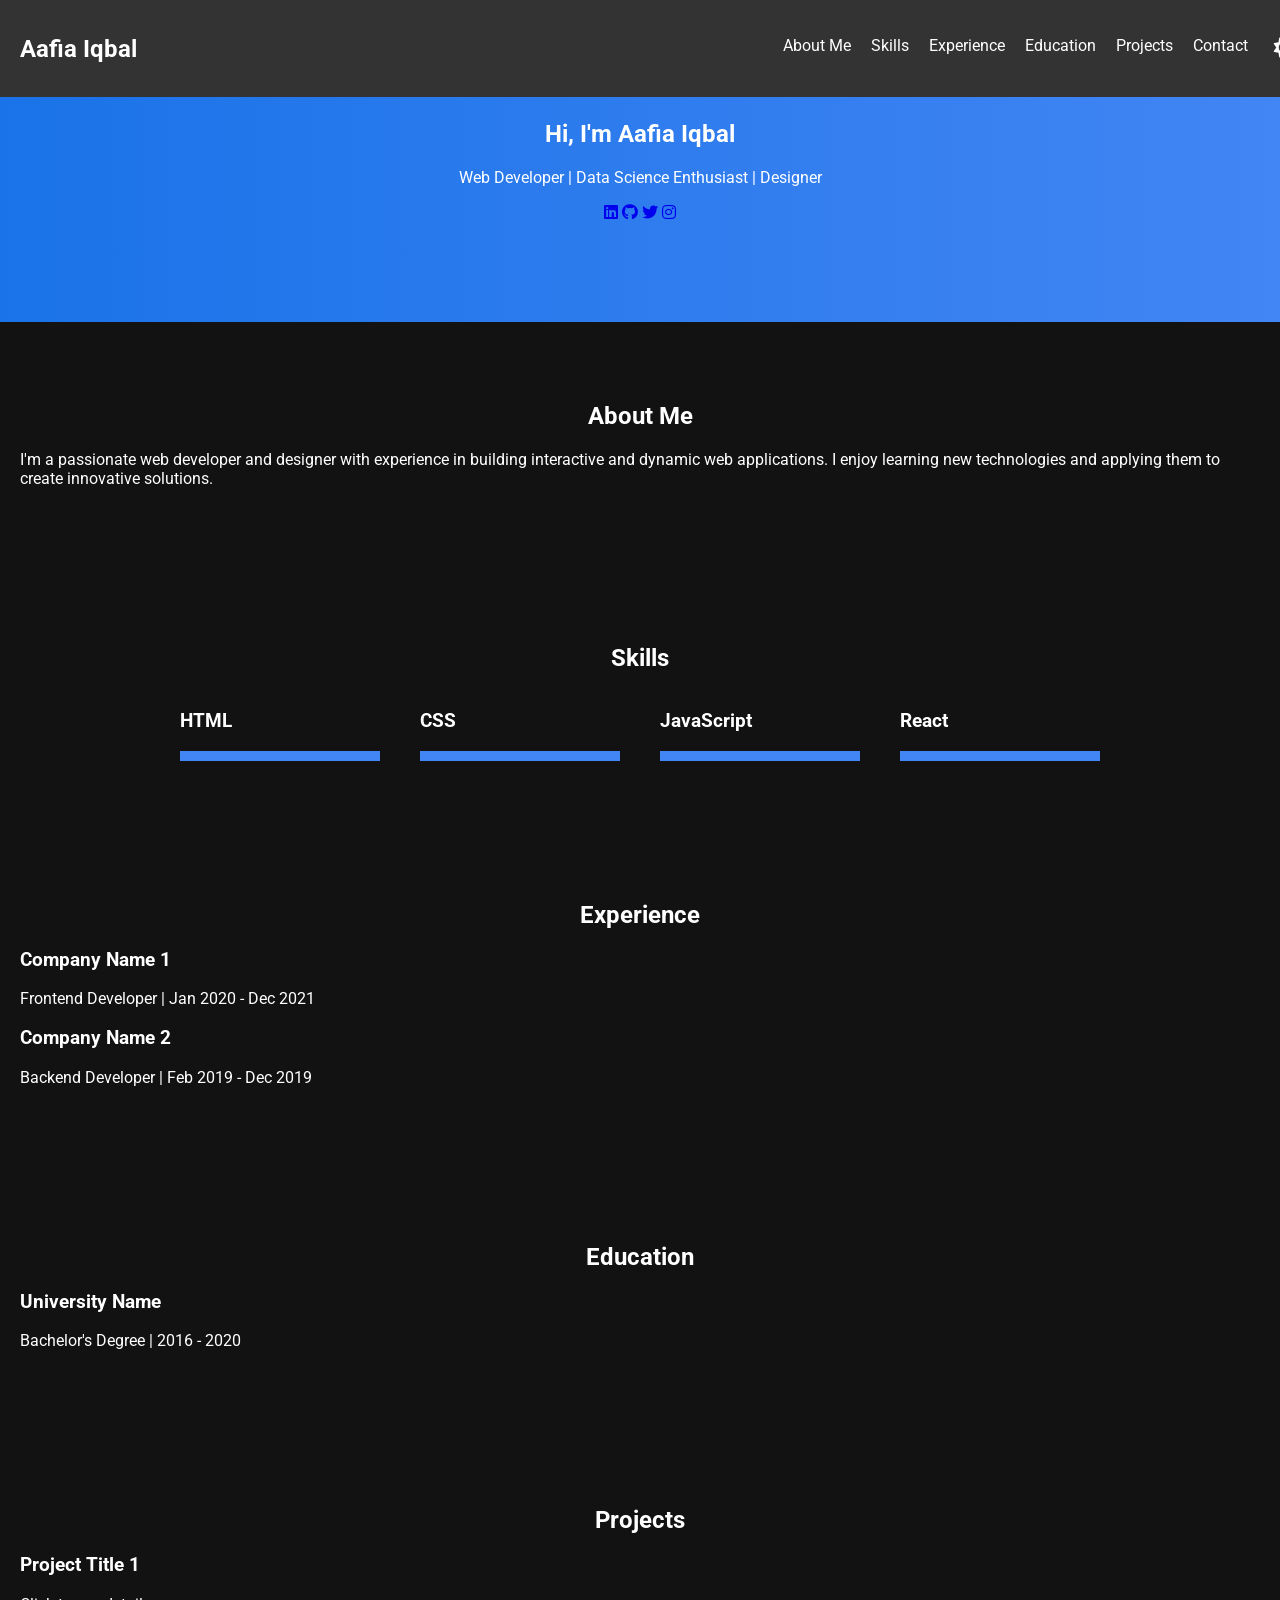
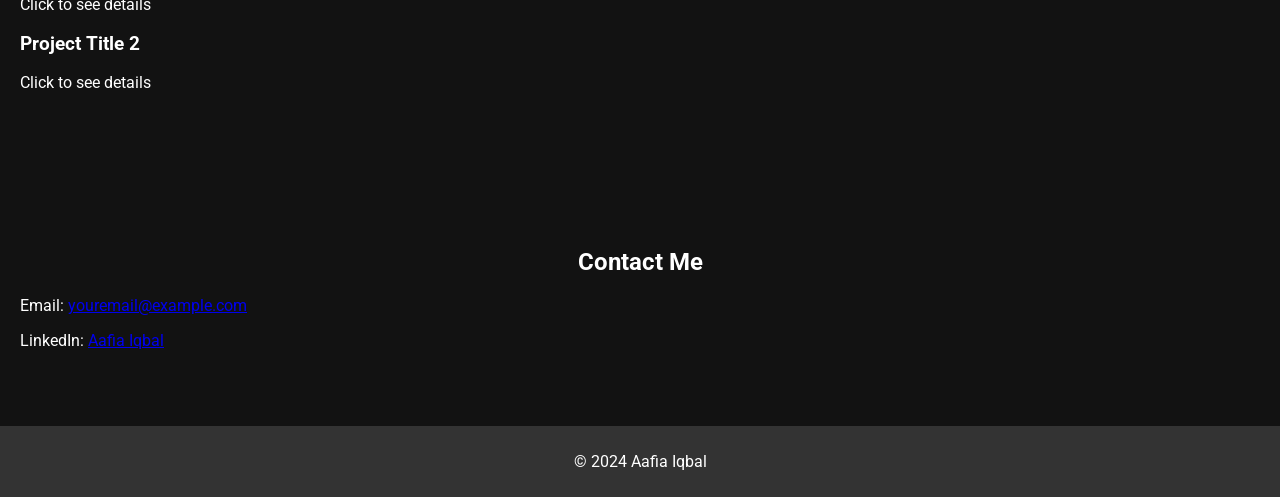
==== commit f1595a8c: "Update index.html" ====
--- a/index.html
+++ b/index.html
@@ -3,92 +3,139 @@
 <head>
     <meta charset="UTF-8">
     <meta name="viewport" content="width=device-width, initial-scale=1.0">
-    <title>Aafia Iqbal's Portfolio</title>
-    <link href="https://fonts.googleapis.com/css2?family=Roboto+Slab:wght@300;400;700&display=swap" rel="stylesheet">
+    <meta name="description" content="Aafia Iqbal's Portfolio">
+    <meta name="author" content="Aafia Iqbal">
+    <title>Aafia Iqbal | Portfolio</title>
     <link rel="stylesheet" href="styles.css">
-    <link rel="stylesheet" href="https://cdnjs.cloudflare.com/ajax/libs/font-awesome/6.0.0-beta3/css/all.min.css"> <!-- Font Awesome -->
+    <link href="https://fonts.googleapis.com/css2?family=Roboto:wght@400;700&display=swap" rel="stylesheet">
+    <link rel="stylesheet" href="https://cdnjs.cloudflare.com/ajax/libs/font-awesome/6.0.0-beta3/css/all.min.css">
 </head>
-<body class="dark-mode"> <!-- Default to dark mode -->
-    <!-- Header Section -->
-    <header class="header">
-        <nav>
-            <ul>
-                <li><a href="#about">About</a></li>
-                <li><a href="#work-experience">Work Experience</a></li>
+<body class="dark-mode">
+    <header>
+        <nav class="navbar">
+            <div class="logo">Aafia Iqbal</div>
+            <ul class="nav-links">
+                <li><a href="#about">About Me</a></li>
+                <li><a href="#skills">Skills</a></li>
+                <li><a href="#experience">Experience</a></li>
                 <li><a href="#education">Education</a></li>
                 <li><a href="#projects">Projects</a></li>
                 <li><a href="#contact">Contact</a></li>
+                <li><button id="toggle-button" class="toggle-button"><i class="fas fa-sun"></i></button></li>
             </ul>
         </nav>
-        <h1>Welcome to My Portfolio</h1>
-        <button id="themeToggle"><i class="fas fa-sun"></i></button> <!-- Sun icon for theme toggle -->
     </header>
 
-    <!-- About Section -->
-    <section id="about">
-        <h2>About Me</h2>
-        <p>Hi, I am Aafia Iqbal, a passionate web developer and designer. I enjoy creating responsive and interactive websites, and I am always eager to learn new technologies!</p>
-    </section>
-
-    <!-- Work Experience Section -->
-    <section id="work-experience">
-        <h2>Work Experience</h2>
-        <div class="work-experience-container">
-            <div class="work-card" onclick="openModal('job1')">
-                <h3>Company Name 1 | Position Title 1 | Duration 1</h3>
-            </div>
-            <div class="work-card" onclick="openModal('job2')">
-                <h3>Company Name 2 | Position Title 2 | Duration 2</h3>
+    <section id="hero">
+        <div class="hero-content">
+            <h1>Hi, I'm Aafia Iqbal</h1>
+            <p>Web Developer | Data Science Enthusiast | Designer</p>
+            <div class="social-icons">
+                <a href="#"><i class="fab fa-linkedin"></i></a>
+                <a href="#"><i class="fab fa-github"></i></a>
+                <a href="#"><i class="fab fa-twitter"></i></a>
+                <a href="#"><i class="fab fa-instagram"></i></a>
             </div>
         </div>
     </section>
 
-    <!-- Education Section -->
-    <section id="education">
-        <h2>Education</h2>
-        <div class="education-container">
-            <div class="education-card" onclick="openModal('degree1')">
-                <h3>University 1 | Degree Title 1 | Duration 1</h3>
+    <section id="about">
+        <h2>About Me</h2>
+        <p>I'm a passionate web developer and designer with experience in building interactive and dynamic web applications. I enjoy learning new technologies and applying them to create innovative solutions.</p>
+    </section>
+
+    <section id="skills">
+        <h2>Skills</h2>
+        <div class="skills-container">
+            <div class="skill">
+                <h3>HTML</h3>
+                <div class="progress-bar"><span class="html"></span></div>
             </div>
-            <div class="education-card" onclick="openModal('degree2')">
-                <h3>University 2 | Degree Title 2 | Duration 2</h3>
+            <div class="skill">
+                <h3>CSS</h3>
+                <div class="progress-bar"><span class="css"></span></div>
+            </div>
+            <div class="skill">
+                <h3>JavaScript</h3>
+                <div class="progress-bar"><span class="js"></span></div>
+            </div>
+            <div class="skill">
+                <h3>React</h3>
+                <div class="progress-bar"><span class="react"></span></div>
             </div>
         </div>
     </section>
 
-    <!-- Projects Section -->
+    <section id="experience">
+        <h2>Experience</h2>
+        <div class="card" onclick="showPopup('exp1')">
+            <h3>Company Name 1</h3>
+            <p>Frontend Developer | Jan 2020 - Dec 2021</p>
+        </div>
+        <div class="card" onclick="showPopup('exp2')">
+            <h3>Company Name 2</h3>
+            <p>Backend Developer | Feb 2019 - Dec 2019</p>
+        </div>
+    </section>
+
+    <section id="education">
+        <h2>Education</h2>
+        <div class="card" onclick="showPopup('edu1')">
+            <h3>University Name</h3>
+            <p>Bachelor's Degree | 2016 - 2020</p>
+        </div>
+    </section>
+
     <section id="projects">
         <h2>Projects</h2>
-        <div class="project-container">
-            <div class="project-card">
+        <div class="container">
+            <div class="project">
                 <h3>Project Title 1</h3>
+                <p onclick="toggleProjectDetails('project1')">Click to see details</p>
+                <div class="project-details" id="project1">
+                    <p>Project description and technology used...</p>
+                </div>
             </div>
-            <div class="project-card">
+            <div class="project">
                 <h3>Project Title 2</h3>
+                <p onclick="toggleProjectDetails('project2')">Click to see details</p>
+                <div class="project-details" id="project2">
+                    <p>Project description and technology used...</p>
+                </div>
             </div>
         </div>
     </section>
 
-    <!-- Contact Section -->
     <section id="contact">
         <h2>Contact Me</h2>
-        <p>Email: youremail@example.com</p>
-        <p>LinkedIn: <a href="https://www.linkedin.com/in/aafiaiqbal/" target="_blank">Aafia Iqbal</a></p>
+        <p>Email: <a href="mailto:youremail@example.com">youremail@example.com</a></p>
+        <p>LinkedIn: <a href="#">Aafia Iqbal</a></p>
     </section>
 
-    <!-- Footer Section -->
     <footer>
-        <p>&copy; <span id="year"></span> Aafia Iqbal</p>
+        <p>&copy; 2024 Aafia Iqbal</p>
     </footer>
 
-    <!-- Modal Structure -->
-    <div id="myModal" class="modal">
+    <!-- Pop-up Modals for Experience and Education -->
+    <div class="modal" id="exp1">
         <div class="modal-content">
-            <span class="close" onclick="closeModal()">&times;</span>
-            <h3 id="modal-company"></h3>
-            <p id="modal-title"></p>
-            <p id="modal-duration"></p>
-            <p id="modal-responsibilities"></p>
+            <span class="close" onclick="closePopup('exp1')">&times;</span>
+            <h2>Company Name 1</h2>
+            <p>Detailed work experience including responsibilities and achievements...</p>
+        </div>
+    </div>
+    <div class="modal" id="exp2">
+        <div class="modal-content">
+            <span class="close" onclick="closePopup('exp2')">&times;</span>
+            <h2>Company Name 2</h2>
+            <p>Detailed work experience including responsibilities and achievements...</p>
+        </div>
+    </div>
+    <div class="modal" id="edu1">
+        <div class="modal-content">
+            <span class="close" onclick="closePopup('edu1')">&times;</span>
+            <h2>University Name</h2>
+            <p>Detailed education information like courses and achievements...</p>
         </div>
     </div>
 
--- a/styles.css
+++ b/styles.css
@@ -1,97 +1,102 @@
 body {
-    font-family: 'Roboto Slab', serif;
+    font-family: 'Roboto', sans-serif;
     margin: 0;
     padding: 0;
-    transition: background-color 0.3s, color 0.3s;
 }
 
 .dark-mode {
-    background-color: #333;
-    color: #fff;
+    background-color: #121212;
+    color: #ffffff;
 }
 
 .light-mode {
-    background-color: #fff;
-    color: #333;
+    background-color: #f0f0f0;
+    color: #333333;
 }
 
 header {
-    background: #444;
-    color: white;
-    padding: 10px 20px;
+    background-color: #333;
+    padding: 20px;
+    position: fixed;
+    width: 100%;
+    top: 0;
+    z-index: 100;
+}
+
+header .navbar {
+    display: flex;
+    justify-content: space-between;
+    align-items: center;
+}
+
+header .logo {
+    color: #fff;
+    font-size: 24px;
+    font-weight: bold;
+}
+
+header .nav-links {
+    display: flex;
+    list-style: none;
+}
+
+header .nav-links li {
+    margin-left: 20px;
+}
+
+header .nav-links li a, .toggle-button {
+    color: #fff;
+    text-decoration: none;
+    cursor: pointer;
+    transition: color 0.3s ease;
+}
+
+.toggle-button {
+    background: none;
+    border: none;
+    font-size: 20px;
+}
+
+#hero {
+    background: linear-gradient(to right, #1a73e8, #4285f4);
+    color: #fff;
+    padding: 100px 20px;
     text-align: center;
 }
 
-header.light-mode {
-    background: #f0f0f0;
-}
-
-nav ul {
-    list-style-type: none;
-    padding: 0;
-}
-
-nav li {
-    display: inline;
-    margin-right: 15px;
-}
-
-nav a {
-    color: white;
-    text-decoration: none;
-}
-
-nav.light-mode a {
-    color: #333;
-}
-
-button {
-    background: transparent;
-    border: none;
-    cursor: pointer;
-    color: white;
-}
-
-button.light-mode {
-    color: #333;
+#hero .hero-content {
+    max-width: 800px;
+    margin: auto;
 }
 
 section {
-    padding: 20px;
+    padding: 60px 20px;
 }
 
 h2 {
-    border-bottom: 2px solid #444;
-    padding-bottom: 10px;
+    text-align: center;
 }
 
-.work-experience-container, .education-container, .projects-container {
+.skills-container {
     display: flex;
-    flex-direction: column;
+    justify-content: center;
 }
 
-.work-card, .education-card, .project-card {
-    background: rgba(255, 255, 255, 0.1);
-    border-radius: 5px;
-    padding: 15px;
-    margin: 10px 0;
-    transition: background 0.3s;
+.skill {
+    margin: 0 20px;
 }
 
-.light-mode .work-card, .light-mode .education-card, .light-mode .project-card {
-    background: white; /* White background in light mode */
+.progress-bar {
+    background: #333;
+    width: 200px;
+    height: 10px;
+    margin-top: 10px;
 }
 
-.dropdown-arrow {
-    cursor: pointer; /* Pointer cursor for dropdown */
-    font-size: 0.8em; /* Smaller font for dropdown arrow */
-}
-
-.project-details {
-    padding: 10px;
-    background: rgba(255, 255, 255, 0.1); /* Light background for details */
-    border-radius: 5px; /* Rounded corners */
-    margin-top: 10px; /* Space above details */
+.progress-bar span {
+    display: block;
+    height: 10px;
+    background: #4285f4;
 }
 
 .modal {
@@ -101,18 +106,27 @@
     left: 0;
     top: 0;
     width: 100%;
-    height: 100%;
+    height: It seems that part of the CSS content got cut off. Here's the continuation and the complete code to ensure proper styling for the sections, cards, popups, and more.
+
+### Continuation of `styles.css`
+```css
+height: 100%;
     overflow: auto;
-    background-color: rgb(0,0,0);
-    background-color: rgba(0,0,0,0.4);
+    background-color: rgba(0, 0, 0, 0.7);
 }
 
 .modal-content {
-    background-color: #fefefe;
+    background-color: #fff;
+    color: #333;
     margin: 15% auto;
     padding: 20px;
     border: 1px solid #888;
-    width: 80%;
+    width: 60%;
+}
+
+.modal-content.dark-mode {
+    background-color: #333;
+    color: #fff;
 }
 
 .close {
@@ -124,22 +138,27 @@
 
 .close:hover,
 .close:focus {
-    color: black;
+    color: #000;
     text-decoration: none;
     cursor: pointer;
 }
 
+.project-details {
+    display: none;
+    margin-top: 10px;
+    background-color: #f9f9f9;
+    padding: 10px;
+    border-radius: 5px;
+}
+
+.project-details.dark-mode {
+    background-color: #2c2c2c;
+}
+
 footer {
     text-align: center;
-    padding: 20px;
-    background: #444;
-    color: white;
-    position: relative;
-    bottom: 0;
-    width: 100%;
+    padding: 10px;
+    background-color: #333;
+    color: #fff;
 }
 
-footer.light-mode {
-    background: #f0f0f0;
-    color: #333;
-}
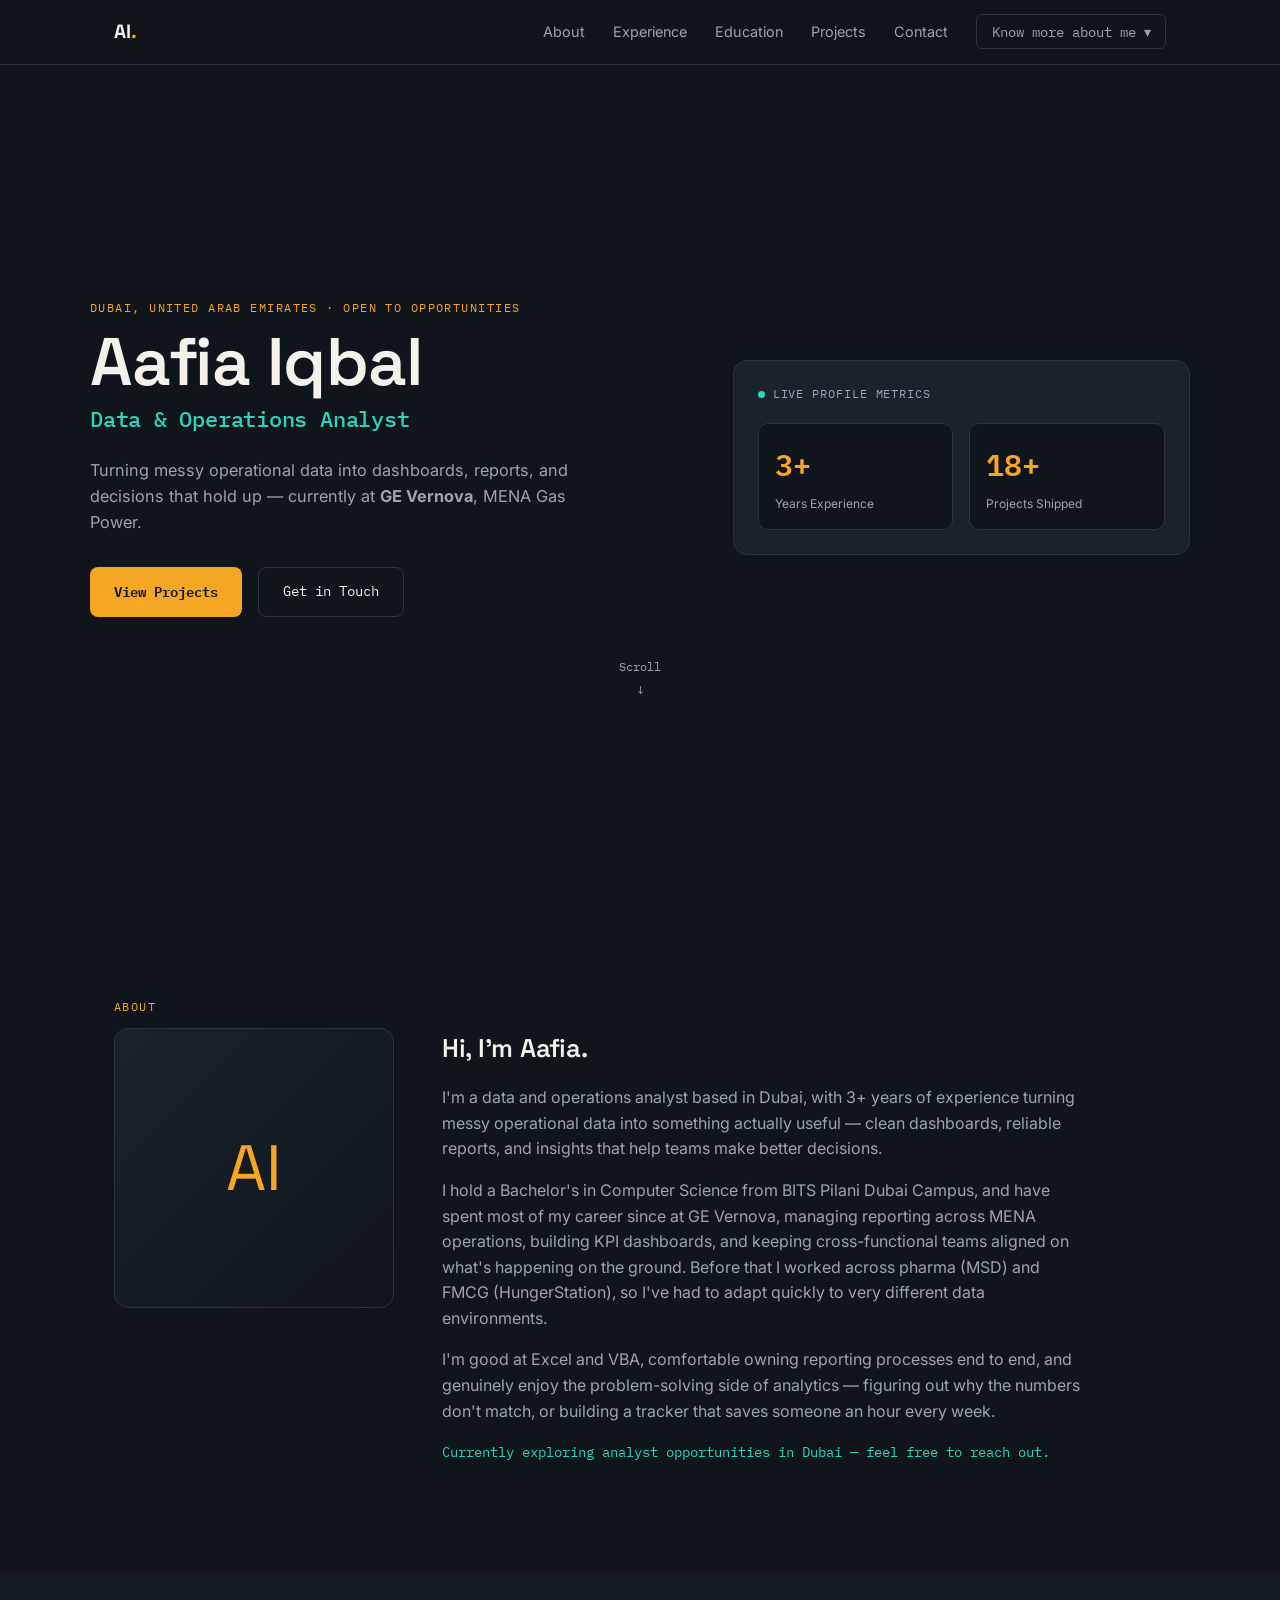
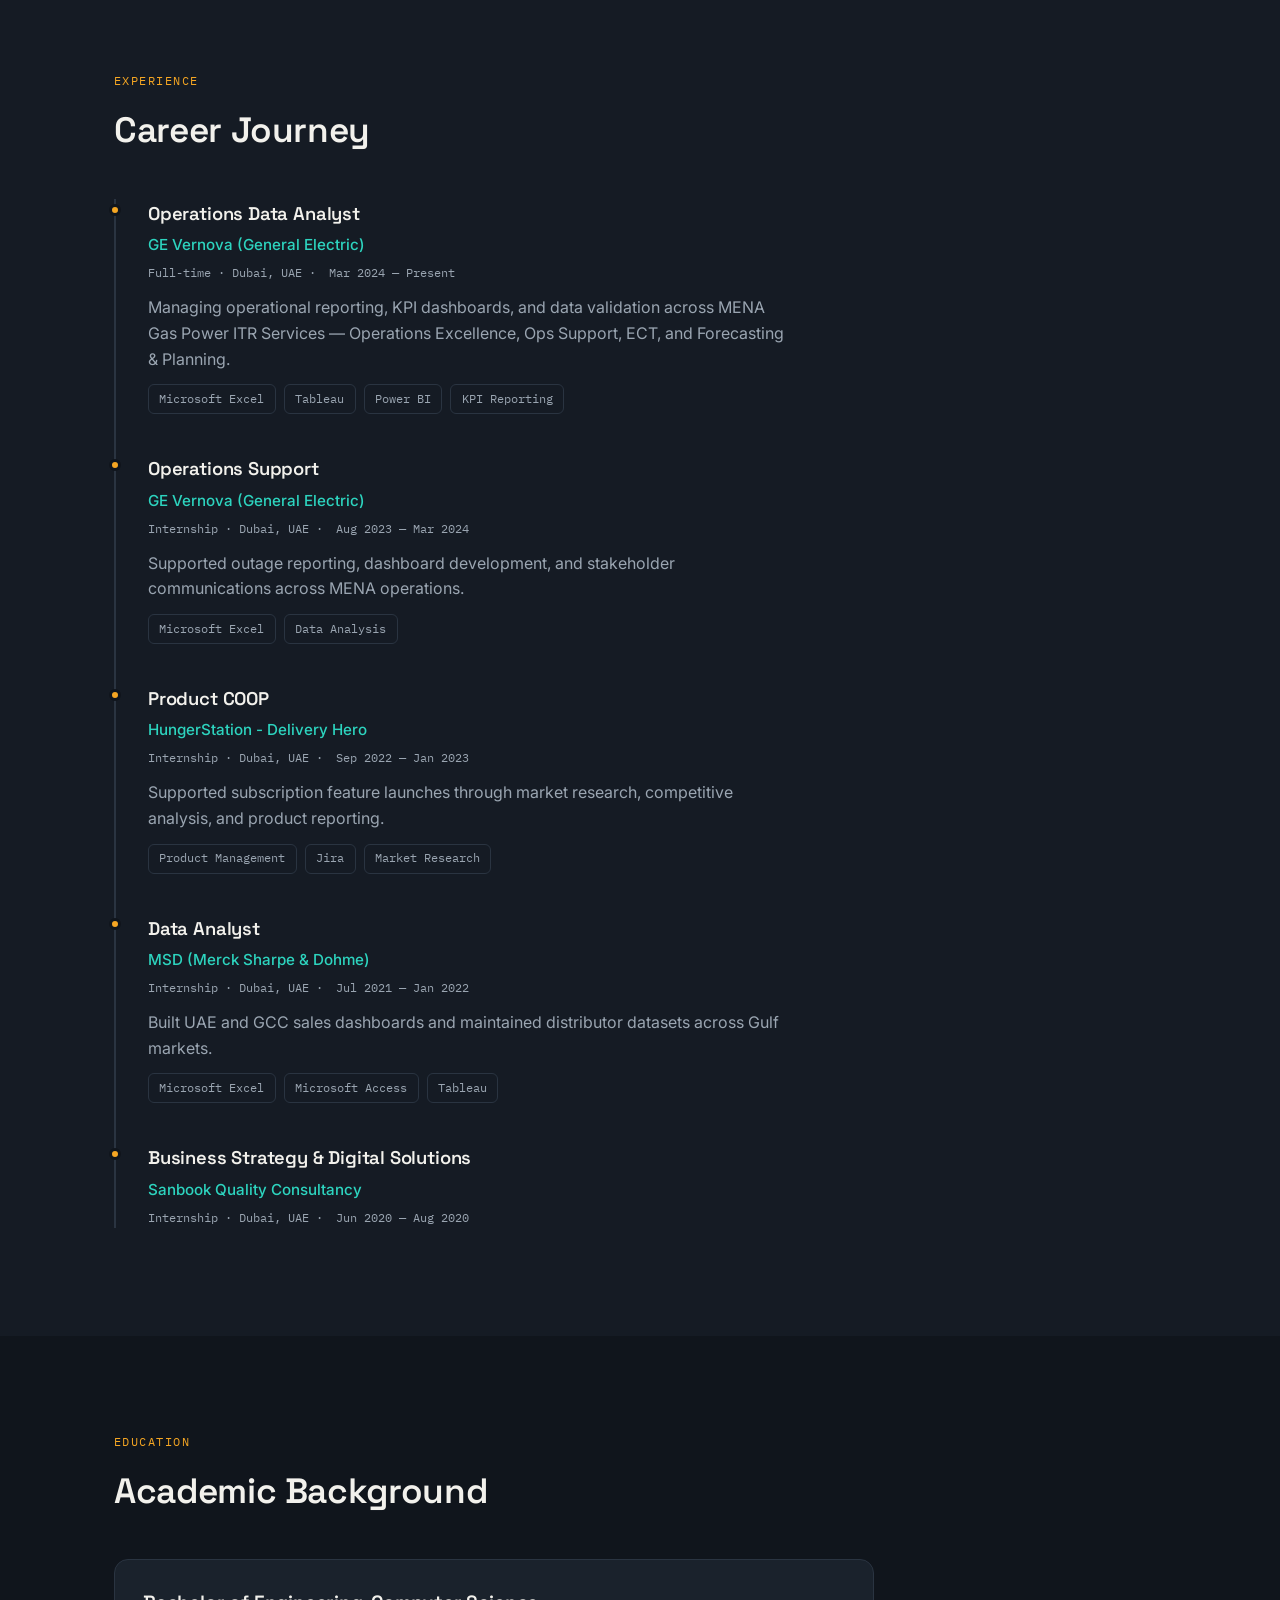
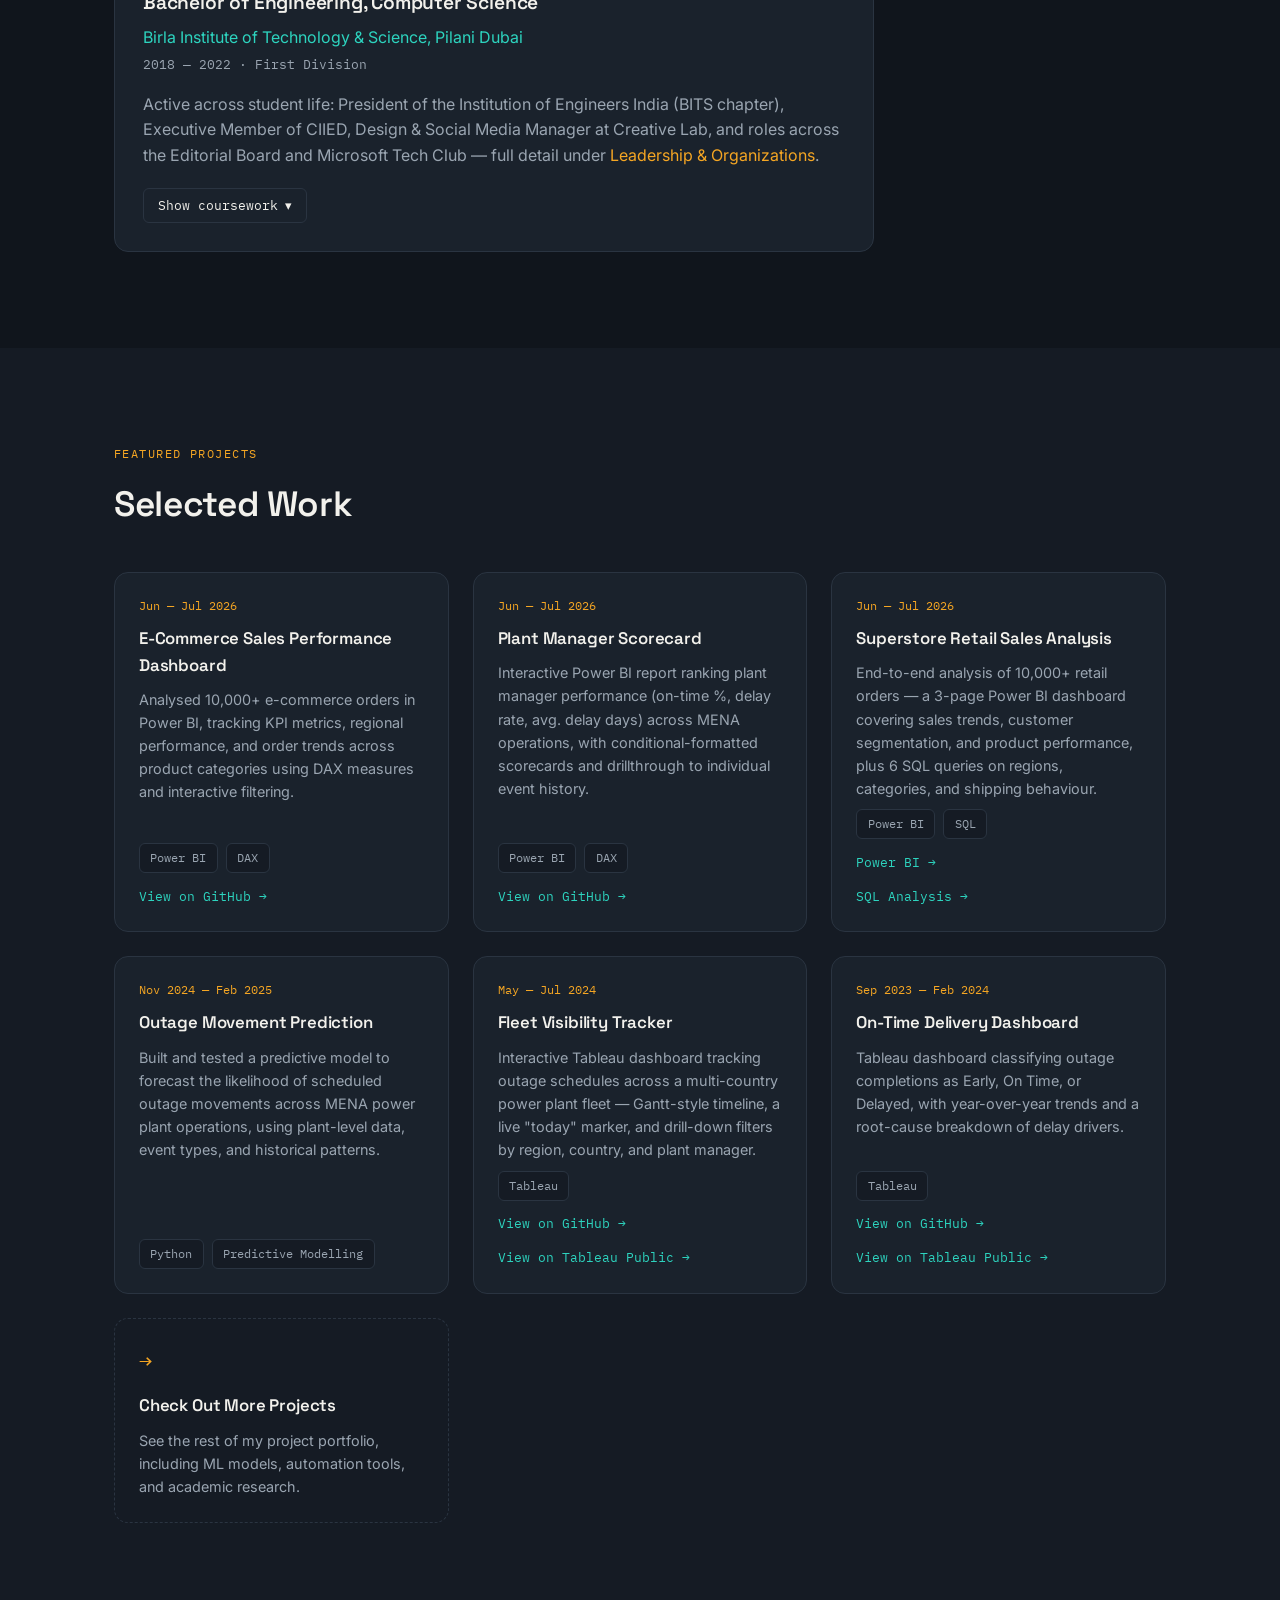
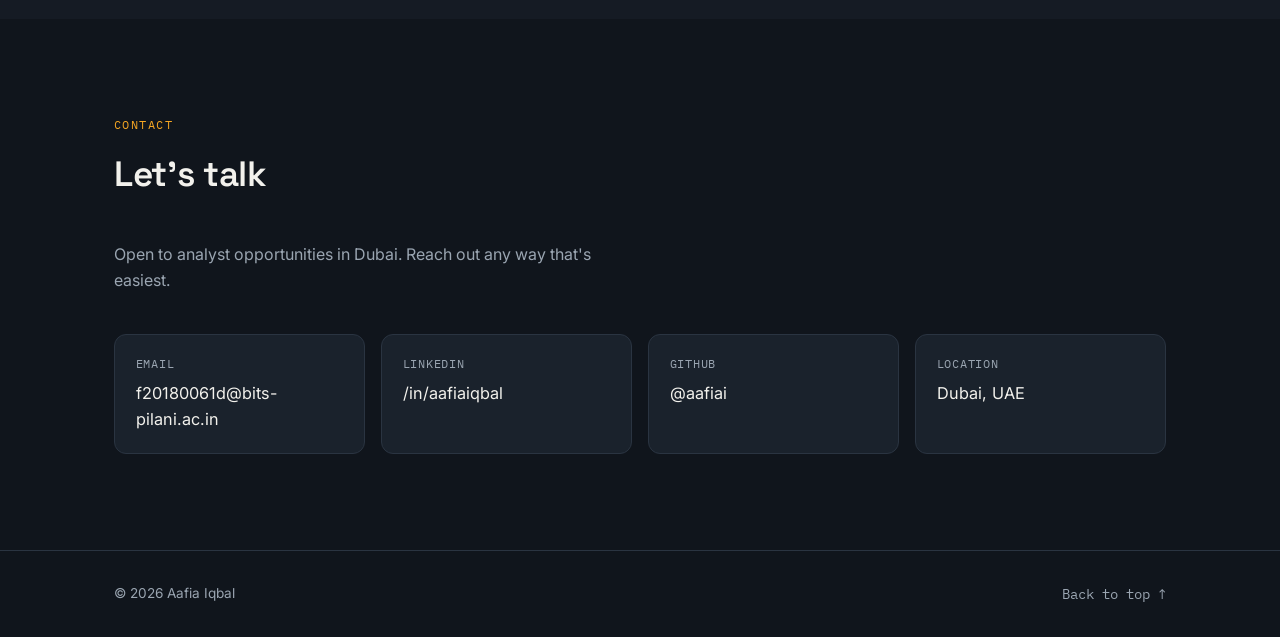
==== commit 39d5ddd8: "Add site files" ====
--- a/index.html
+++ b/index.html
@@ -1,144 +1,317 @@
 <!DOCTYPE html>
 <html lang="en">
 <head>
-    <meta charset="UTF-8">
-    <meta name="viewport" content="width=device-width, initial-scale=1.0">
-    <meta name="description" content="Aafia Iqbal's Portfolio">
-    <meta name="author" content="Aafia Iqbal">
-    <title>Aafia Iqbal | Portfolio</title>
-    <link rel="stylesheet" href="styles.css">
-    <link href="https://fonts.googleapis.com/css2?family=Roboto:wght@400;700&display=swap" rel="stylesheet">
-    <link rel="stylesheet" href="https://cdnjs.cloudflare.com/ajax/libs/font-awesome/6.0.0-beta3/css/all.min.css">
+<meta charset="UTF-8">
+<meta name="viewport" content="width=device-width, initial-scale=1.0">
+<title>Aafia Iqbal — Data & Operations Analyst</title>
+<meta name="description" content="Aafia Iqbal, Data & Operations Analyst based in Dubai. Portfolio of dashboards, analytics projects, and operations reporting work.">
+<link rel="preconnect" href="https://fonts.googleapis.com">
+<link rel="preconnect" href="https://fonts.gstatic.com" crossorigin>
+<link href="https://fonts.googleapis.com/css2?family=Space+Grotesk:wght@400;500;600;700&family=Inter:wght@400;500;600;700&family=IBM+Plex+Mono:wght@400;500;600&display=swap" rel="stylesheet">
+<link rel="stylesheet" href="styles.css">
 </head>
-<body class="dark-mode">
-    <header>
-        <nav class="navbar">
-            <div class="logo">Aafia Iqbal</div>
-            <ul class="nav-links">
-                <li><a href="#about">About Me</a></li>
-                <li><a href="#skills">Skills</a></li>
-                <li><a href="#experience">Experience</a></li>
-                <li><a href="#education">Education</a></li>
-                <li><a href="#projects">Projects</a></li>
-                <li><a href="#contact">Contact</a></li>
-                <li><button id="toggle-button" class="toggle-button"><i class="fas fa-sun"></i></button></li>
-            </ul>
-        </nav>
-    </header>
-
-    <section id="hero">
-        <div class="hero-content">
-            <h1>Hi, I'm Aafia Iqbal</h1>
-            <p>Web Developer | Data Science Enthusiast | Designer</p>
-            <div class="social-icons">
-                <a href="#"><i class="fab fa-linkedin"></i></a>
-                <a href="#"><i class="fab fa-github"></i></a>
-                <a href="#"><i class="fab fa-twitter"></i></a>
-                <a href="#"><i class="fab fa-instagram"></i></a>
-            </div>
-        </div>
-    </section>
-
-    <section id="about">
-        <h2>About Me</h2>
-        <p>I'm a passionate web developer and designer with experience in building interactive and dynamic web applications. I enjoy learning new technologies and applying them to create innovative solutions.</p>
-    </section>
-
-    <section id="skills">
-        <h2>Skills</h2>
-        <div class="skills-container">
-            <div class="skill">
-                <h3>HTML</h3>
-                <div class="progress-bar"><span class="html"></span></div>
-            </div>
-            <div class="skill">
-                <h3>CSS</h3>
-                <div class="progress-bar"><span class="css"></span></div>
-            </div>
-            <div class="skill">
-                <h3>JavaScript</h3>
-                <div class="progress-bar"><span class="js"></span></div>
-            </div>
-            <div class="skill">
-                <h3>React</h3>
-                <div class="progress-bar"><span class="react"></span></div>
-            </div>
-        </div>
-    </section>
-
-    <section id="experience">
-        <h2>Experience</h2>
-        <div class="card" onclick="showPopup('exp1')">
-            <h3>Company Name 1</h3>
-            <p>Frontend Developer | Jan 2020 - Dec 2021</p>
-        </div>
-        <div class="card" onclick="showPopup('exp2')">
-            <h3>Company Name 2</h3>
-            <p>Backend Developer | Feb 2019 - Dec 2019</p>
-        </div>
-    </section>
-
-    <section id="education">
-        <h2>Education</h2>
-        <div class="card" onclick="showPopup('edu1')">
-            <h3>University Name</h3>
-            <p>Bachelor's Degree | 2016 - 2020</p>
-        </div>
-    </section>
-
-    <section id="projects">
-        <h2>Projects</h2>
-        <div class="container">
-            <div class="project">
-                <h3>Project Title 1</h3>
-                <p onclick="toggleProjectDetails('project1')">Click to see details</p>
-                <div class="project-details" id="project1">
-                    <p>Project description and technology used...</p>
-                </div>
-            </div>
-            <div class="project">
-                <h3>Project Title 2</h3>
-                <p onclick="toggleProjectDetails('project2')">Click to see details</p>
-                <div class="project-details" id="project2">
-                    <p>Project description and technology used...</p>
-                </div>
-            </div>
-        </div>
-    </section>
-
-    <section id="contact">
-        <h2>Contact Me</h2>
-        <p>Email: <a href="mailto:youremail@example.com">youremail@example.com</a></p>
-        <p>LinkedIn: <a href="#">Aafia Iqbal</a></p>
-    </section>
-
-    <footer>
-        <p>&copy; 2024 Aafia Iqbal</p>
-    </footer>
-
-    <!-- Pop-up Modals for Experience and Education -->
-    <div class="modal" id="exp1">
-        <div class="modal-content">
-            <span class="close" onclick="closePopup('exp1')">&times;</span>
-            <h2>Company Name 1</h2>
-            <p>Detailed work experience including responsibilities and achievements...</p>
-        </div>
-    </div>
-    <div class="modal" id="exp2">
-        <div class="modal-content">
-            <span class="close" onclick="closePopup('exp2')">&times;</span>
-            <h2>Company Name 2</h2>
-            <p>Detailed work experience including responsibilities and achievements...</p>
-        </div>
-    </div>
-    <div class="modal" id="edu1">
-        <div class="modal-content">
-            <span class="close" onclick="closePopup('edu1')">&times;</span>
-            <h2>University Name</h2>
-            <p>Detailed education information like courses and achievements...</p>
-        </div>
-    </div>
-
-    <script src="script.js"></script>
+<body>
+
+<!-- ===== NAV ===== -->
+<header class="nav" id="nav">
+  <div class="nav-inner">
+    <a href="#top" class="nav-logo">AI<span class="dot">.</span></a>
+    <nav class="nav-links">
+      <a href="#about">About</a>
+      <a href="#experience">Experience</a>
+      <a href="#education">Education</a>
+      <a href="#projects">Projects</a>
+      <a href="#contact">Contact</a>
+      <div class="nav-more-wrap">
+        <a href="know-more.html" class="nav-more-link">Know more about me ▾</a>
+        <div class="know-more-dropdown">
+          <a href="know-more.html#all-projects" class="dropdown-item">
+            <span class="dropdown-item-title">Projects</span>
+            <span class="dropdown-item-desc">Complete project archive & case studies</span>
+          </a>
+          <a href="know-more.html#leadership" class="dropdown-item">
+            <span class="dropdown-item-title">Leadership & Organization</span>
+            <span class="dropdown-item-desc">Campus & workplace leadership roles</span>
+          </a>
+          <a href="know-more.html#honors" class="dropdown-item">
+            <span class="dropdown-item-title">Honors & Awards</span>
+            <span class="dropdown-item-desc">Recognitions & ambassador awards</span>
+          </a>
+          <a href="know-more.html#certifications" class="dropdown-item">
+            <span class="dropdown-item-title">Certifications</span>
+            <span class="dropdown-item-desc">Professional certifications, dated</span>
+          </a>
+          <a href="know-more.html#courses" class="dropdown-item">
+            <span class="dropdown-item-title">LinkedIn Learning & Online Courses</span>
+            <span class="dropdown-item-desc">50+ completed courses</span>
+          </a>
+          <a href="know-more.html#skills" class="dropdown-item">
+            <span class="dropdown-item-title">Tools & Competencies</span>
+            <span class="dropdown-item-desc">80+ tools, languages & skills</span>
+          </a>
+          <a href="know-more.html#volunteering" class="dropdown-item">
+            <span class="dropdown-item-title">Volunteering</span>
+            <span class="dropdown-item-desc">Environment, education & community</span>
+          </a>
+          <a href="know-more.html#languages" class="dropdown-item">
+            <span class="dropdown-item-title">Languages</span>
+            <span class="dropdown-item-desc">English, Arabic, Hindi, Urdu</span>
+          </a>
+        </div>
+      </div>
+    </nav>
+    <button class="nav-toggle" id="navToggle" aria-label="Toggle menu" aria-expanded="false">
+      <span></span><span></span><span></span>
+    </button>
+  </div>
+</header>
+
+<!-- ===== HERO ===== -->
+<section class="hero" id="top">
+  <div class="hero-inner">
+    <div class="hero-text">
+      <p class="eyebrow">Dubai, United Arab Emirates · Open to opportunities</p>
+      <h1>Aafia Iqbal</h1>
+      <h2 class="hero-role">Data &amp; Operations Analyst</h2>
+      <p class="hero-sub">Turning messy operational data into dashboards, reports, and decisions that hold up — currently at <strong>GE Vernova</strong>, MENA Gas Power.</p>
+      <div class="hero-cta">
+        <a href="#projects" class="btn btn-primary">View Projects</a>
+        <a href="#contact" class="btn btn-ghost">Get in Touch</a>
+      </div>
+    </div>
+    <div class="hero-panel" aria-label="Career metrics">
+      <div class="hero-panel-head">
+        <span class="live-dot"></span> LIVE PROFILE METRICS
+      </div>
+      <div class="kpi-grid kpi-grid-2">
+        <div class="kpi-tile">
+          <span class="kpi-num" data-target="3" data-suffix="+">0</span>
+          <span class="kpi-label">Years Experience</span>
+        </div>
+        <div class="kpi-tile">
+          <span class="kpi-num" data-target="18" data-suffix="+">0</span>
+          <span class="kpi-label">Projects Shipped</span>
+        </div>
+      </div>
+    </div>
+  </div>
+  <a href="#about" class="scroll-cue">Scroll <span>↓</span></a>
+</section>
+
+<!-- ===== ABOUT ===== -->
+<section class="section" id="about">
+  <div class="section-inner">
+    <p class="eyebrow">About</p>
+    <div class="about-grid">
+      <div class="about-photo">
+        <div class="photo-frame">
+          <img src="assets/profile.jpg" alt="Aafia Iqbal" onerror="this.parentElement.classList.add('no-img')">
+          <div class="photo-fallback">AI</div>
+        </div>
+      </div>
+      <div class="about-text">
+        <h3>Hi, I'm Aafia.</h3>
+        <p>I'm a data and operations analyst based in Dubai, with 3+ years of experience turning messy operational data into something actually useful — clean dashboards, reliable reports, and insights that help teams make better decisions.</p>
+        <p>I hold a Bachelor's in Computer Science from BITS Pilani Dubai Campus, and have spent most of my career since at GE Vernova, managing reporting across MENA operations, building KPI dashboards, and keeping cross-functional teams aligned on what's happening on the ground. Before that I worked across pharma (MSD) and FMCG (HungerStation), so I've had to adapt quickly to very different data environments.</p>
+        <p>I'm good at Excel and VBA, comfortable owning reporting processes end to end, and genuinely enjoy the problem-solving side of analytics — figuring out why the numbers don't match, or building a tracker that saves someone an hour every week.</p>
+        <p class="about-status">Currently exploring analyst opportunities in Dubai — feel free to reach out.</p>
+      </div>
+    </div>
+  </div>
+</section>
+
+<!-- ===== EXPERIENCE ===== -->
+<section class="section section-alt" id="experience">
+  <div class="section-inner">
+    <p class="eyebrow">Experience</p>
+    <h3 class="section-title">Career Journey</h3>
+    <div class="timeline">
+
+      <div class="timeline-item">
+        <div class="timeline-marker"></div>
+        <div class="timeline-content">
+          <h4>Operations Data Analyst</h4>
+          <a href="https://www.gevernova.com/" target="_blank" rel="noopener" class="timeline-org-link">GE Vernova (General Electric)</a>
+          <p class="timeline-meta">Full-time · Dubai, UAE · <span class="timeline-date">Mar 2024 — Present</span></p>
+          <p>Managing operational reporting, KPI dashboards, and data validation across MENA Gas Power ITR Services — Operations Excellence, Ops Support, ECT, and Forecasting &amp; Planning.</p>
+          <div class="tag-row"><span class="tag">Microsoft Excel</span><span class="tag">Tableau</span><span class="tag">Power BI</span><span class="tag">KPI Reporting</span></div>
+        </div>
+      </div>
+
+      <div class="timeline-item">
+        <div class="timeline-marker"></div>
+        <div class="timeline-content">
+          <h4>Operations Support</h4>
+          <a href="https://www.gevernova.com/" target="_blank" rel="noopener" class="timeline-org-link">GE Vernova (General Electric)</a>
+          <p class="timeline-meta">Internship · Dubai, UAE · <span class="timeline-date">Aug 2023 — Mar 2024</span></p>
+          <p>Supported outage reporting, dashboard development, and stakeholder communications across MENA operations.</p>
+          <div class="tag-row"><span class="tag">Microsoft Excel</span><span class="tag">Data Analysis</span></div>
+        </div>
+      </div>
+
+      <div class="timeline-item">
+        <div class="timeline-marker"></div>
+        <div class="timeline-content">
+          <h4>Product COOP</h4>
+          <a href="https://www.deliveryhero.com/brands/hungerstation/" target="_blank" rel="noopener" class="timeline-org-link">HungerStation - Delivery Hero</a>
+          <p class="timeline-meta">Internship · Dubai, UAE · <span class="timeline-date">Sep 2022 — Jan 2023</span></p>
+          <p>Supported subscription feature launches through market research, competitive analysis, and product reporting.</p>
+          <div class="tag-row"><span class="tag">Product Management</span><span class="tag">Jira</span><span class="tag">Market Research</span></div>
+        </div>
+      </div>
+
+      <div class="timeline-item">
+        <div class="timeline-marker"></div>
+        <div class="timeline-content">
+          <h4>Data Analyst</h4>
+          <a href="https://www.msd.com/" target="_blank" rel="noopener" class="timeline-org-link">MSD (Merck Sharpe & Dohme)</a>
+          <p class="timeline-meta">Internship · Dubai, UAE · <span class="timeline-date">Jul 2021 — Jan 2022</span></p>
+          <p>Built UAE and GCC sales dashboards and maintained distributor datasets across Gulf markets.</p>
+          <div class="tag-row"><span class="tag">Microsoft Excel</span><span class="tag">Microsoft Access</span><span class="tag">Tableau</span></div>
+        </div>
+      </div>
+
+      <div class="timeline-item">
+        <div class="timeline-marker"></div>
+        <div class="timeline-content">
+          <h4>Business Strategy &amp; Digital Solutions</h4>
+          <a href="https://sanbookconsult.com/" target="_blank" rel="noopener" class="timeline-org-link">Sanbook Quality Consultancy</a>
+          <p class="timeline-meta">Internship · Dubai, UAE · <span class="timeline-date">Jun 2020 — Aug 2020</span></p>
+        </div>
+      </div>
+
+    </div>
+  </div>
+</section>
+
+<!-- ===== EDUCATION ===== -->
+<section class="section" id="education">
+  <div class="section-inner">
+    <p class="eyebrow">Education</p>
+    <h3 class="section-title">Academic Background</h3>
+    <div class="edu-grid edu-grid-single">
+      <div class="edu-card edu-card-main">
+        <h4>Bachelor of Engineering, Computer Science</h4>
+        <a href="https://www.bits-pilani.ac.in/dubai/" target="_blank" rel="noopener" class="edu-org edu-org-link">Birla Institute of Technology &amp; Science, Pilani Dubai</a>
+        <p class="edu-date">2018 — 2022 · First Division</p>
+        <p>Active across student life: President of the Institution of Engineers India (BITS chapter), Executive Member of CIIED, Design &amp; Social Media Manager at Creative Lab, and roles across the Editorial Board and Microsoft Tech Club — full detail under <a href="know-more.html#leadership" class="inline-link">Leadership &amp; Organizations</a>.</p>
+        <button class="courses-toggle" id="coursesToggle" aria-expanded="false">Show coursework <span class="chevron">▾</span></button>
+        <div class="courses-list" id="coursesList">
+          <span>Artificial Intelligence</span><span>Compiler Construction</span><span>Computer Architecture</span>
+          <span>Computer Networks</span><span>Data Mining</span><span>Data Structures &amp; Algorithms</span>
+          <span>Database Systems</span><span>Design &amp; Analysis of Algorithms</span><span>Digital Design</span>
+          <span>Discrete Structures</span><span>Foundations of Data Science</span><span>Information Retrieval</span>
+          <span>Logic in Computer Science</span><span>Microprocessors &amp; Interfacing</span><span>Number Theory</span>
+          <span>Object Oriented Programming</span><span>Operating Systems</span><span>Principles of Programming Languages</span>
+          <span>Probability &amp; Statistics</span><span>Theory of Computation</span><span>Cryptography</span>
+        </div>
+      </div>
+    </div>
+  </div>
+</section>
+
+<!-- ===== PROJECTS ===== -->
+<section class="section section-alt" id="projects">
+  <div class="section-inner">
+    <p class="eyebrow">Featured Projects</p>
+    <h3 class="section-title">Selected Work</h3>
+    <div class="project-grid">
+
+      <article class="project-card">
+        <span class="project-date">Jun — Jul 2026</span>
+        <h4>E-Commerce Sales Performance Dashboard</h4>
+        <p>Analysed 10,000+ e-commerce orders in Power BI, tracking KPI metrics, regional performance, and order trends across product categories using DAX measures and interactive filtering.</p>
+        <div class="tag-row"><span class="tag">Power BI</span><span class="tag">DAX</span></div>
+        <a href="https://github.com/aafiai/ecommerce-sales-powerbi" target="_blank" rel="noopener">View on GitHub →</a>
+      </article>
+
+      <article class="project-card">
+        <span class="project-date">Jun — Jul 2026</span>
+        <h4>Plant Manager Scorecard</h4>
+        <p>Interactive Power BI report ranking plant manager performance (on-time %, delay rate, avg. delay days) across MENA operations, with conditional-formatted scorecards and drillthrough to individual event history.</p>
+        <div class="tag-row"><span class="tag">Power BI</span><span class="tag">DAX</span></div>
+        <a href="https://github.com/aafiai/Plant-Manager-Scorecard" target="_blank" rel="noopener">View on GitHub →</a>
+      </article>
+
+      <article class="project-card">
+        <span class="project-date">Jun — Jul 2026</span>
+        <h4>Superstore Retail Sales Analysis</h4>
+        <p>End-to-end analysis of 10,000+ retail orders — a 3-page Power BI dashboard covering sales trends, customer segmentation, and product performance, plus 6 SQL queries on regions, categories, and shipping behaviour.</p>
+        <div class="tag-row"><span class="tag">Power BI</span><span class="tag">SQL</span></div>
+        <a href="https://github.com/aafiai/retail-sales-powerbi" target="_blank" rel="noopener">Power BI →</a>
+        <a href="https://github.com/aafiai/superstore-sql-analysis" target="_blank" rel="noopener">SQL Analysis →</a>
+      </article>
+
+      <article class="project-card">
+        <span class="project-date">Nov 2024 — Feb 2025</span>
+        <h4>Outage Movement Prediction</h4>
+        <p>Built and tested a predictive model to forecast the likelihood of scheduled outage movements across MENA power plant operations, using plant-level data, event types, and historical patterns.</p>
+        <div class="tag-row"><span class="tag">Python</span><span class="tag">Predictive Modelling</span></div>
+      </article>
+
+      <article class="project-card">
+        <span class="project-date">May — Jul 2024</span>
+        <h4>Fleet Visibility Tracker</h4>
+        <p>Interactive Tableau dashboard tracking outage schedules across a multi-country power plant fleet — Gantt-style timeline, a live "today" marker, and drill-down filters by region, country, and plant manager.</p>
+        <div class="tag-row"><span class="tag">Tableau</span></div>
+        <a href="https://github.com/aafiai/Fleet-Visibility-Tracker" target="_blank" rel="noopener">View on GitHub →</a>
+        <a href="https://public.tableau.com/views/FleetVisibilityTracker/Sheet1?:language=enUS&publish=yes&:sid=&:redirect=auth&:display_count=n&:origin=viz_share_link" target="_blank" rel="noopener">View on Tableau Public →</a>
+      </article>
+
+      <article class="project-card">
+        <span class="project-date">Sep 2023 — Feb 2024</span>
+        <h4>On-Time Delivery Dashboard</h4>
+        <p>Tableau dashboard classifying outage completions as Early, On Time, or Delayed, with year-over-year trends and a root-cause breakdown of delay drivers.</p>
+        <div class="tag-row"><span class="tag">Tableau</span></div>
+        <a href="https://github.com/aafiai/Outage---On-Time-Delivery-Dashboard" target="_blank" rel="noopener">View on GitHub →</a>
+        <a href="https://public.tableau.com/shared/SC2W55TH6?:display_count=n&:origin=viz_share_link" target="_blank" rel="noopener">View on Tableau Public →</a>
+      </article>
+
+      <a href="know-more.html#all-projects" class="project-card view-more-card">
+        <span class="view-more-arrow">→</span>
+        <h4>Check Out More Projects</h4>
+        <p>See the rest of my project portfolio, including ML models, automation tools, and academic research.</p>
+      </a>
+
+    </div>
+  </div>
+</section>
+
+<!-- ===== CONTACT ===== -->
+<section class="section" id="contact">
+  <div class="section-inner contact-inner">
+    <p class="eyebrow">Contact</p>
+    <h3 class="section-title">Let's talk</h3>
+    <p class="contact-sub">Open to analyst opportunities in Dubai. Reach out any way that's easiest.</p>
+    <div class="contact-grid">
+      <a href="mailto:f20180061d@bits-pilani.ac.in" class="contact-card">
+        <span class="contact-label">Email</span>
+        <span class="contact-value">f20180061d@bits-pilani.ac.in</span>
+      </a>
+      <a href="https://www.linkedin.com/in/aafiaiqbal/" target="_blank" rel="noopener" class="contact-card">
+        <span class="contact-label">LinkedIn</span>
+        <span class="contact-value">/in/aafiaiqbal</span>
+      </a>
+      <a href="https://github.com/aafiai" target="_blank" rel="noopener" class="contact-card">
+        <span class="contact-label">GitHub</span>
+        <span class="contact-value">@aafiai</span>
+      </a>
+      <span class="contact-card contact-card-static">
+        <span class="contact-label">Location</span>
+        <span class="contact-value">Dubai, UAE</span>
+      </span>
+    </div>
+  </div>
+</section>
+
+<footer class="footer">
+  <div class="section-inner footer-inner">
+    <span>© <span id="year"></span> Aafia Iqbal</span>
+    <button class="back-to-top" id="backToTop">Back to top ↑</button>
+  </div>
+</footer>
+
+
+<script src="script.js"></script>
 </body>
 </html>
--- a/styles.css
+++ b/styles.css
@@ -1,164 +1,414 @@
-body {
-    font-family: 'Roboto', sans-serif;
-    margin: 0;
-    padding: 0;
-}
-
-.dark-mode {
-    background-color: #121212;
-    color: #ffffff;
-}
-
-.light-mode {
-    background-color: #f0f0f0;
-    color: #333333;
-}
-
-header {
-    background-color: #333;
-    padding: 20px;
-    position: fixed;
-    width: 100%;
-    top: 0;
-    z-index: 100;
-}
-
-header .navbar {
-    display: flex;
-    justify-content: space-between;
-    align-items: center;
-}
-
-header .logo {
-    color: #fff;
-    font-size: 24px;
-    font-weight: bold;
-}
-
-header .nav-links {
-    display: flex;
-    list-style: none;
-}
-
-header .nav-links li {
-    margin-left: 20px;
-}
-
-header .nav-links li a, .toggle-button {
-    color: #fff;
-    text-decoration: none;
-    cursor: pointer;
-    transition: color 0.3s ease;
-}
-
-.toggle-button {
-    background: none;
-    border: none;
-    font-size: 20px;
-}
-
-#hero {
-    background: linear-gradient(to right, #1a73e8, #4285f4);
-    color: #fff;
-    padding: 100px 20px;
-    text-align: center;
-}
-
-#hero .hero-content {
-    max-width: 800px;
-    margin: auto;
-}
-
-section {
-    padding: 60px 20px;
-}
-
-h2 {
-    text-align: center;
-}
-
-.skills-container {
-    display: flex;
-    justify-content: center;
-}
-
-.skill {
-    margin: 0 20px;
-}
-
-.progress-bar {
-    background: #333;
-    width: 200px;
-    height: 10px;
-    margin-top: 10px;
-}
-
-.progress-bar span {
-    display: block;
-    height: 10px;
-    background: #4285f4;
-}
-
-.modal {
-    display: none;
-    position: fixed;
-    z-index: 1;
-    left: 0;
-    top: 0;
-    width: 100%;
-    height: It seems that part of the CSS content got cut off. Here's the continuation and the complete code to ensure proper styling for the sections, cards, popups, and more.
-
-### Continuation of `styles.css`
-```css
-height: 100%;
-    overflow: auto;
-    background-color: rgba(0, 0, 0, 0.7);
-}
-
-.modal-content {
-    background-color: #fff;
-    color: #333;
-    margin: 15% auto;
-    padding: 20px;
-    border: 1px solid #888;
-    width: 60%;
-}
-
-.modal-content.dark-mode {
-    background-color: #333;
-    color: #fff;
-}
-
-.close {
-    color: #aaa;
-    float: right;
-    font-size: 28px;
-    font-weight: bold;
-}
-
-.close:hover,
-.close:focus {
-    color: #000;
-    text-decoration: none;
-    cursor: pointer;
-}
-
-.project-details {
-    display: none;
-    margin-top: 10px;
-    background-color: #f9f9f9;
-    padding: 10px;
-    border-radius: 5px;
-}
-
-.project-details.dark-mode {
-    background-color: #2c2c2c;
-}
-
-footer {
-    text-align: center;
-    padding: 10px;
-    background-color: #333;
-    color: #fff;
-}
-
+:root{
+  --bg:#10151C;
+  --bg-alt:#151B24;
+  --panel:#1A222C;
+  --border:#2A3441;
+  --text:#F2F1EC;
+  --text-dim:#9AA5B1;
+  --amber:#F5A623;
+  --teal:#2DD4BF;
+  --font-display:'Space Grotesk', sans-serif;
+  --font-body:'Inter', sans-serif;
+  --font-mono:'IBM Plex Mono', monospace;
+}
+
+*{margin:0;padding:0;box-sizing:border-box;}
+html{scroll-behavior:smooth;}
+body{
+  background:var(--bg);
+  color:var(--text);
+  font-family:var(--font-body);
+  line-height:1.6;
+  overflow-x:hidden;
+}
+@media (prefers-reduced-motion: reduce){
+  html{scroll-behavior:auto;}
+  *{animation-duration:0.01ms !important; transition-duration:0.01ms !important;}
+}
+
+a{color:inherit;text-decoration:none;}
+:focus-visible{outline:2px solid var(--teal); outline-offset:3px;}
+
+h1,h2,h3,h4,h5{font-family:var(--font-display); font-weight:600; letter-spacing:-0.01em;}
+
+.eyebrow{
+  font-family:var(--font-mono);
+  font-size:0.75rem;
+  letter-spacing:0.12em;
+  text-transform:uppercase;
+  color:var(--amber);
+  margin-bottom:0.75rem;
+}
+
+.section-inner{max-width:1100px;margin:0 auto;padding:0 1.5rem;}
+.section{padding:6rem 0;}
+.section-alt{background:var(--bg-alt);}
+.section-title{font-size:clamp(1.6rem,3vw,2.2rem);margin-bottom:2.5rem;}
+.section-note{color:var(--text-dim);margin-bottom:2rem;margin-top:-1.5rem;font-size:0.95rem;}
+
+/* ===== NAV ===== */
+.nav{
+  position:sticky;top:0;z-index:100;
+  background:rgba(16,21,28,0.85);
+  backdrop-filter:blur(10px);
+  border-bottom:1px solid var(--border);
+}
+.nav-inner{
+  max-width:1100px;margin:0 auto;padding:0 1.5rem;
+  height:64px;display:flex;align-items:center;justify-content:space-between;
+}
+.nav-logo{font-family:var(--font-display);font-weight:700;font-size:1.2rem;}
+.nav-logo .dot{color:var(--amber);}
+.nav-links{display:flex;align-items:center;gap:1.75rem;}
+.nav-links a{font-size:0.9rem;color:var(--text-dim);transition:color .2s;}
+.nav-links a:hover{color:var(--text);}
+.nav-more-link{
+  font-family:var(--font-mono);
+  font-size:0.8rem;
+  border:1px solid var(--border);
+  color:var(--teal);
+  padding:0.45rem 0.9rem;
+  border-radius:6px;
+  transition:border-color .2s, background .2s;
+  white-space:nowrap;
+}
+.nav-more-link:hover{border-color:var(--teal); background:rgba(45,212,191,0.08);}
+.nav-toggle{display:none;}
+
+/* ===== KNOW MORE HOVER DROPDOWN ===== */
+.nav-more-wrap{position:relative;}
+.know-more-dropdown{
+  position:absolute;top:calc(100% + 12px);right:0;
+  width:300px;
+  background:var(--panel);border:1px solid var(--border);border-radius:12px;
+  box-shadow:0 20px 40px rgba(0,0,0,0.4);
+  padding:0.6rem;
+  display:flex;flex-direction:column;gap:0.15rem;
+  opacity:0;visibility:hidden;transform:translateY(8px);
+  transition:opacity .2s ease, transform .2s ease, visibility .2s;
+  z-index:200;
+}
+.nav-more-wrap:hover .know-more-dropdown,
+.nav-more-wrap:focus-within .know-more-dropdown{
+  opacity:1;visibility:visible;transform:translateY(0);
+}
+.dropdown-item{
+  display:flex;flex-direction:column;gap:0.15rem;
+  padding:0.65rem 0.75rem;border-radius:8px;
+  transition:background .15s;
+}
+.dropdown-item:hover{background:var(--bg);}
+.dropdown-item-title{font-family:var(--font-display);font-weight:600;font-size:0.9rem;color:var(--text);}
+.dropdown-item-desc{font-size:0.76rem;color:var(--text-dim);}
+
+/* ===== KNOW MORE PAGE INTRO ===== */
+.know-more-hero{padding:5rem 0 3rem;}
+.know-more-hero h1{font-size:clamp(2.2rem,5vw,3.2rem);margin-bottom:1rem;}
+.know-more-sub{color:var(--text-dim);max-width:600px;font-size:1.02rem;}
+
+/* ===== HERO ===== */
+.hero{
+  min-height:calc(100vh - 64px);
+  display:flex;flex-direction:column;justify-content:center;
+  position:relative;
+  padding:4rem 1.5rem 2rem;
+}
+.hero-inner{
+  max-width:1100px;margin:0 auto;width:100%;
+  display:grid;grid-template-columns:1.3fr 1fr;gap:3rem;align-items:center;
+}
+.hero-text h1{font-size:clamp(2.6rem,6vw,4.2rem);line-height:1.0;margin-bottom:0.3rem;}
+.hero-role{
+  font-family:var(--font-mono);font-weight:500;font-size:clamp(1.1rem,2vw,1.4rem);
+  color:var(--teal);margin-bottom:1.25rem;
+}
+.hero-sub{color:var(--text-dim);max-width:480px;margin-bottom:2rem;font-size:1.02rem;}
+.hero-cta{display:flex;gap:1rem;flex-wrap:wrap;}
+.btn{
+  font-family:var(--font-mono);font-size:0.85rem;
+  padding:0.8rem 1.5rem;border-radius:8px;
+  transition:transform .2s, background .2s, border-color .2s;
+  display:inline-block;
+}
+.btn-primary{background:var(--amber);color:#10151C;font-weight:600;}
+.btn-primary:hover{transform:translateY(-2px);}
+.btn-ghost{border:1px solid var(--border);color:var(--text);}
+.btn-ghost:hover{border-color:var(--teal); color:var(--teal);}
+
+.hero-panel{
+  background:var(--panel);border:1px solid var(--border);border-radius:14px;
+  padding:1.5rem;
+}
+.hero-panel-head{
+  font-family:var(--font-mono);font-size:0.72rem;letter-spacing:0.08em;
+  color:var(--text-dim);display:flex;align-items:center;gap:0.5rem;margin-bottom:1.25rem;
+}
+.live-dot{
+  width:7px;height:7px;border-radius:50%;background:var(--teal);
+  box-shadow:0 0 0 0 rgba(45,212,191,0.6);
+  animation:pulse 2s infinite;
+}
+@keyframes pulse{
+  0%{box-shadow:0 0 0 0 rgba(45,212,191,0.55);}
+  70%{box-shadow:0 0 0 8px rgba(45,212,191,0);}
+  100%{box-shadow:0 0 0 0 rgba(45,212,191,0);}
+}
+.kpi-grid{display:grid;grid-template-columns:1fr 1fr;gap:1rem;}
+.kpi-tile{
+  background:var(--bg);border:1px solid var(--border);border-radius:10px;
+  padding:1rem;display:flex;flex-direction:column;gap:0.3rem;
+}
+.kpi-num{font-family:var(--font-mono);font-size:1.9rem;font-weight:600;color:var(--amber);}
+.kpi-label{font-size:0.75rem;color:var(--text-dim);}
+
+.scroll-cue{
+  align-self:center;margin-top:2.5rem;
+  font-family:var(--font-mono);font-size:0.78rem;color:var(--text-dim);
+  display:flex;flex-direction:column;align-items:center;gap:0.2rem;
+}
+.scroll-cue span{animation:bounce 1.8s infinite;}
+@keyframes bounce{0%,100%{transform:translateY(0);}50%{transform:translateY(5px);}}
+
+/* ===== ABOUT ===== */
+.about-grid{display:grid;grid-template-columns:280px 1fr;gap:3rem;align-items:start;}
+.photo-frame{
+  aspect-ratio:1;border-radius:14px;overflow:hidden;
+  border:1px solid var(--border);position:relative;
+  background:linear-gradient(135deg, var(--panel), var(--bg));
+}
+.photo-frame img{width:100%;height:100%;object-fit:cover;display:block;}
+.photo-fallback{
+  display:none;position:absolute;inset:0;align-items:center;justify-content:center;
+  font-family:var(--font-display);font-size:4rem;color:var(--amber);
+}
+.photo-frame.no-img img{display:none;}
+.photo-frame.no-img .photo-fallback{display:flex;}
+.about-text h3{font-size:1.6rem;margin-bottom:1rem;}
+.about-text p{color:var(--text-dim);margin-bottom:1rem;max-width:640px;}
+.about-status{color:var(--teal) !important;font-family:var(--font-mono);font-size:0.9rem;}
+
+/* ===== TIMELINE ===== */
+.timeline{position:relative;padding-left:2rem;border-left:2px solid var(--border);}
+.timeline-item{position:relative;padding-bottom:2.5rem;}
+.timeline-item:last-child{padding-bottom:0;}
+.timeline-marker{
+  position:absolute;left:-2.44rem;top:0.3rem;
+  width:12px;height:12px;border-radius:50%;
+  background:var(--amber);border:3px solid var(--bg);
+}
+.timeline-head{display:flex;flex-wrap:wrap;align-items:baseline;gap:0.75rem;margin-bottom:0.15rem;}
+.timeline-head h4{font-size:1.15rem;}
+.timeline-date{font-family:var(--font-mono);font-size:0.78rem;color:var(--text-dim);}
+.timeline-org{color:var(--teal);font-size:0.92rem;margin-bottom:0.6rem;}
+.timeline-content h4{font-size:1.15rem;margin-bottom:0.25rem;}
+.timeline-org-link{
+  display:inline-block;color:var(--teal);font-size:0.95rem;font-weight:500;
+  margin-bottom:0.3rem;border-bottom:1px solid transparent;
+  transition:border-color .2s;
+}
+.timeline-org-link:hover{border-color:var(--teal);}
+.timeline-meta{
+  font-family:var(--font-mono);font-size:0.78rem;color:var(--text-dim);
+  margin-bottom:0.75rem;display:flex;flex-wrap:wrap;gap:0.6rem;align-items:baseline;
+}
+.timeline-meta .timeline-date{margin-left:0.2rem;}
+.timeline-content p{color:var(--text-dim);max-width:640px;margin-bottom:0.75rem;}
+
+.tag-row{display:flex;flex-wrap:wrap;gap:0.5rem;}
+.tag{
+  font-family:var(--font-mono);font-size:0.72rem;
+  background:var(--bg);border:1px solid var(--border);
+  padding:0.3rem 0.65rem;border-radius:6px;color:var(--text-dim);
+}
+.section-alt .tag{background:var(--bg-alt);}
+
+/* ===== EDUCATION ===== */
+.edu-grid{display:grid;grid-template-columns:2fr 1fr;gap:1.5rem;}
+.edu-grid-single{grid-template-columns:1fr;max-width:760px;}
+.edu-card{
+  background:var(--panel);border:1px solid var(--border);border-radius:14px;padding:1.75rem;
+}
+.edu-card h4{font-size:1.2rem;margin-bottom:0.4rem;}
+.edu-org{color:var(--teal);margin-bottom:0.2rem;}
+.edu-org-link{display:inline-block; border-bottom:1px solid transparent; transition:border-color .2s;}
+.edu-org-link:hover{border-color:var(--teal);}
+.edu-date{font-family:var(--font-mono);font-size:0.8rem;color:var(--text-dim);margin-bottom:1rem;}
+.edu-card p{color:var(--text-dim);}
+.edu-card .inline-link{color:var(--amber);}
+.courses-toggle{
+  margin-top:1.25rem;background:none;border:1px solid var(--border);color:var(--text);
+  font-family:var(--font-mono);font-size:0.8rem;padding:0.5rem 0.9rem;border-radius:6px;cursor:pointer;
+  display:flex;align-items:center;gap:0.4rem;
+}
+.courses-toggle .chevron{transition:transform .2s;}
+.courses-toggle[aria-expanded="true"] .chevron{transform:rotate(180deg);}
+.courses-list{
+  max-height:0;overflow:hidden;transition:max-height .35s ease;
+  display:flex;flex-wrap:wrap;gap:0.5rem;margin-top:0;
+}
+.courses-list.open{max-height:400px;margin-top:1rem;}
+.courses-list span{
+  font-family:var(--font-mono);font-size:0.75rem;color:var(--text-dim);
+  border:1px solid var(--border);padding:0.3rem 0.6rem;border-radius:6px;
+}
+
+/* ===== PROJECTS ===== */
+.project-grid{display:grid;grid-template-columns:repeat(auto-fit,minmax(300px,1fr));gap:1.5rem;}
+.project-card{
+  background:var(--panel);border:1px solid var(--border);border-radius:14px;
+  padding:1.5rem;display:flex;flex-direction:column;gap:0.6rem;
+  transition:border-color .2s, transform .2s;
+}
+.project-card:hover{border-color:var(--amber);transform:translateY(-3px);}
+.project-date{font-family:var(--font-mono);font-size:0.72rem;color:var(--amber);}
+.project-card h4{font-size:1.05rem;}
+.project-card p{color:var(--text-dim);font-size:0.9rem;flex-grow:1;}
+.project-card a{
+  font-family:var(--font-mono);font-size:0.8rem;color:var(--teal);
+  margin-top:0.25rem;
+}
+.project-card a:hover{text-decoration:underline;}
+.view-more-card{
+  align-items:flex-start;justify-content:center;
+  border-style:dashed;border-color:var(--border);
+  background:transparent;
+}
+.view-more-card:hover{border-color:var(--amber); border-style:dashed;}
+.view-more-arrow{
+  font-family:var(--font-mono);font-size:1.4rem;color:var(--amber);
+}
+.view-more-card h4{margin-top:0.25rem;}
+
+/* ===== CONTACT ===== */
+.contact-inner{text-align:left;}
+.contact-sub{color:var(--text-dim);margin-bottom:2.5rem;max-width:500px;}
+.contact-grid{display:grid;grid-template-columns:repeat(auto-fit,minmax(220px,1fr));gap:1rem;}
+.contact-card{
+  background:var(--panel);border:1px solid var(--border);border-radius:12px;
+  padding:1.3rem;display:flex;flex-direction:column;gap:0.4rem;
+  transition:border-color .2s, transform .2s;
+}
+.contact-card:not(.contact-card-static):hover{border-color:var(--teal); transform:translateY(-2px);}
+.contact-label{font-family:var(--font-mono);font-size:0.72rem;color:var(--text-dim);text-transform:uppercase;letter-spacing:0.06em;}
+.contact-value{font-size:1.02rem;}
+
+/* ===== FOOTER ===== */
+.footer{border-top:1px solid var(--border);padding:2rem 0;}
+.footer-inner{display:flex;justify-content:space-between;align-items:center;color:var(--text-dim);font-size:0.85rem;}
+.back-to-top{background:none;border:none;color:var(--text-dim);cursor:pointer;font-family:var(--font-mono);font-size:0.85rem;}
+.back-to-top:hover{color:var(--teal);}
+
+/* ===== SKILLS ===== */
+.skills-grid{display:grid;grid-template-columns:repeat(auto-fit,minmax(260px,1fr));gap:2rem;}
+.skill-group h5{font-family:var(--font-mono);color:var(--teal);font-size:0.85rem;margin-bottom:0.9rem;text-transform:uppercase;letter-spacing:0.05em;}
+
+/* ===== CERTIFICATIONS ===== */
+.cert-grid{display:grid;grid-template-columns:repeat(auto-fit,minmax(240px,1fr));gap:1rem;}
+.cert-card{
+  background:var(--bg);border:1px solid var(--border);border-radius:10px;padding:1.1rem;
+}
+.section-alt .cert-card{background:var(--bg-alt);border-color:var(--border);}
+.cert-card h5{font-size:0.95rem;margin-bottom:0.25rem;}
+.cert-card p{color:var(--text-dim);font-size:0.82rem;}
+.cert-issuer{color:var(--teal) !important;}
+.cert-date{font-family:var(--font-mono);font-size:0.72rem !important;color:var(--amber) !important;margin-top:0.2rem;}
+.volunteer-desc{margin-top:0.4rem;}
+
+a.cert-card-link{
+  display:block; transition:border-color .2s, transform .2s;
+}
+a.cert-card-link:hover{border-color:var(--amber); transform:translateY(-2px);}
+
+/* ===== HONORS ===== */
+.honor-card{display:flex; flex-direction:column; gap:0.6rem;}
+.honor-thumb{
+  width:100%; aspect-ratio:4/3; border-radius:8px; overflow:hidden;
+  border:1px solid var(--border); background:var(--bg);
+  padding:0; cursor:pointer; position:relative;
+  display:flex; align-items:center; justify-content:center;
+}
+.honor-thumb img{width:100%; height:100%; object-fit:cover; display:block;}
+.honor-thumb-fallback{
+  display:none; font-family:var(--font-mono); font-size:0.75rem; color:var(--text-dim);
+  padding:1rem; text-align:center;
+}
+.honor-thumb.no-img{cursor:default;}
+.honor-thumb.no-img img{display:none;}
+.honor-thumb.no-img .honor-thumb-fallback{display:block;}
+
+/* ===== LIGHTBOX ===== */
+.lightbox{
+  position:fixed; inset:0; background:rgba(10,13,18,0.92);
+  display:none; align-items:center; justify-content:center;
+  z-index:500; padding:2rem;
+}
+.lightbox.open{display:flex;}
+.lightbox img{max-width:90vw; max-height:85vh; border-radius:8px; box-shadow:0 20px 60px rgba(0,0,0,0.5);}
+.lightbox-close{
+  position:absolute; top:1.5rem; right:1.5rem;
+  background:var(--panel); border:1px solid var(--border); color:var(--text);
+  width:40px; height:40px; border-radius:50%; cursor:pointer; font-size:1.1rem;
+}
+.lightbox-close:hover{border-color:var(--amber);}
+
+/* ===== LINK NOTICE ===== */
+.link-notice{padding-top:0; padding-bottom:4rem;}
+.notice-box{
+  background:var(--panel);border:1px dashed var(--border);border-radius:12px;
+  padding:1.5rem;max-width:700px;
+}
+.notice-box h5{font-family:var(--font-mono);color:var(--amber);font-size:0.85rem;text-transform:uppercase;letter-spacing:0.05em;margin-bottom:0.6rem;}
+.notice-box p{color:var(--text-dim);font-size:0.92rem;}
+
+/* ===== COURSES ===== */
+.course-groups{display:grid;grid-template-columns:repeat(auto-fit,minmax(240px,1fr));gap:2rem;}
+.course-group h5{font-family:var(--font-mono);color:var(--amber);font-size:0.85rem;margin-bottom:0.75rem;text-transform:uppercase;letter-spacing:0.05em;}
+.course-group ul{list-style:none;display:flex;flex-direction:column;gap:0.5rem;}
+.course-group li{color:var(--text-dim);font-size:0.88rem;padding-left:1rem;position:relative;}
+.course-group li::before{content:"—";position:absolute;left:0;color:var(--border);}
+
+/* ===== LEADERSHIP HONORS ===== */
+.honors{margin-top:2.5rem;}
+.honors h5{font-family:var(--font-mono);color:var(--teal);font-size:0.85rem;margin-bottom:0.9rem;text-transform:uppercase;}
+
+/* ===== VOLUNTEERING ===== */
+.volunteer-grid{display:grid;grid-template-columns:repeat(auto-fit,minmax(260px,1fr));gap:1.25rem;}
+
+/* ===== LANGUAGES ===== */
+.lang-grid{display:grid;grid-template-columns:repeat(auto-fit,minmax(220px,1fr));gap:1.5rem;}
+.lang-card{background:var(--panel);border:1px solid var(--border);border-radius:12px;padding:1.3rem;}
+.lang-card h5{font-size:1.05rem;margin-bottom:0.75rem;}
+.lang-bar{height:6px;background:var(--bg);border-radius:3px;overflow:hidden;margin-bottom:0.6rem;}
+.lang-fill{height:100%;background:linear-gradient(90deg, var(--amber), var(--teal));border-radius:3px;}
+.lang-card p{color:var(--text-dim);font-size:0.85rem;}
+
+/* ===== RESPONSIVE ===== */
+@media (max-width: 860px){
+  .hero-inner{grid-template-columns:1fr;}
+  .about-grid{grid-template-columns:1fr;}
+  .about-photo{max-width:200px;}
+  .edu-grid{grid-template-columns:1fr;}
+  .nav-links{
+    position:fixed;top:64px;left:0;right:0;
+    background:var(--bg);border-bottom:1px solid var(--border);
+    flex-direction:column;align-items:flex-start;
+    padding:1.5rem;gap:1.25rem;
+    transform:translateY(-120%);
+    transition:transform .3s ease;
+    z-index:97;
+  }
+  .nav-links.open{transform:translateY(0);}
+  .nav-toggle{
+    display:flex;flex-direction:column;gap:5px;background:none;border:none;cursor:pointer;padding:0.5rem;
+  }
+  .nav-toggle span{width:22px;height:2px;background:var(--text);border-radius:2px;}
+  .know-more-wrap{width:100%;}
+  .nav-more-wrap{width:100%;}
+  .know-more-dropdown{position:static; opacity:1; visibility:visible; transform:none; box-shadow:none; margin-top:0.5rem; display:none;}
+  .nav-more-wrap:hover .know-more-dropdown, .nav-more-wrap:focus-within .know-more-dropdown{display:flex;}
+}
+
+@media (max-width: 480px){
+  .kpi-grid{grid-template-columns:1fr 1fr;}
+  .section{padding:4rem 0;}
+}
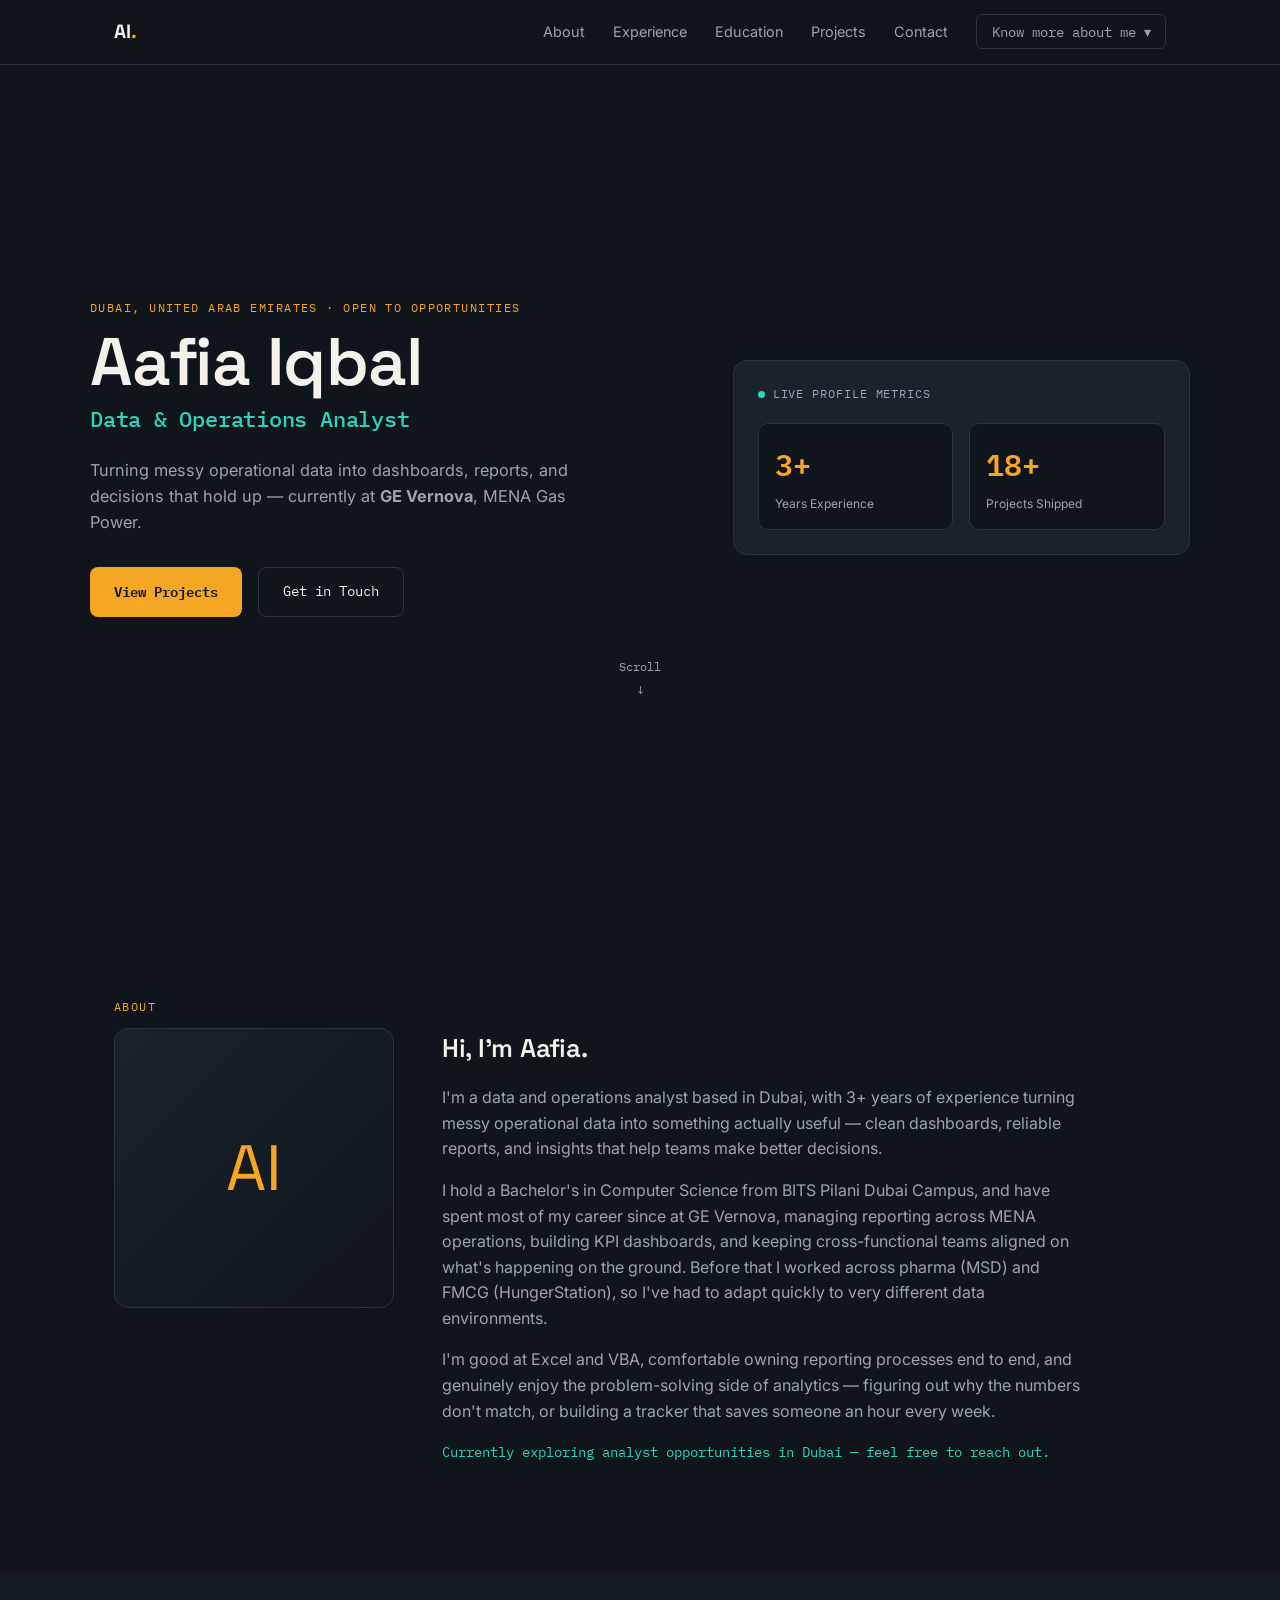
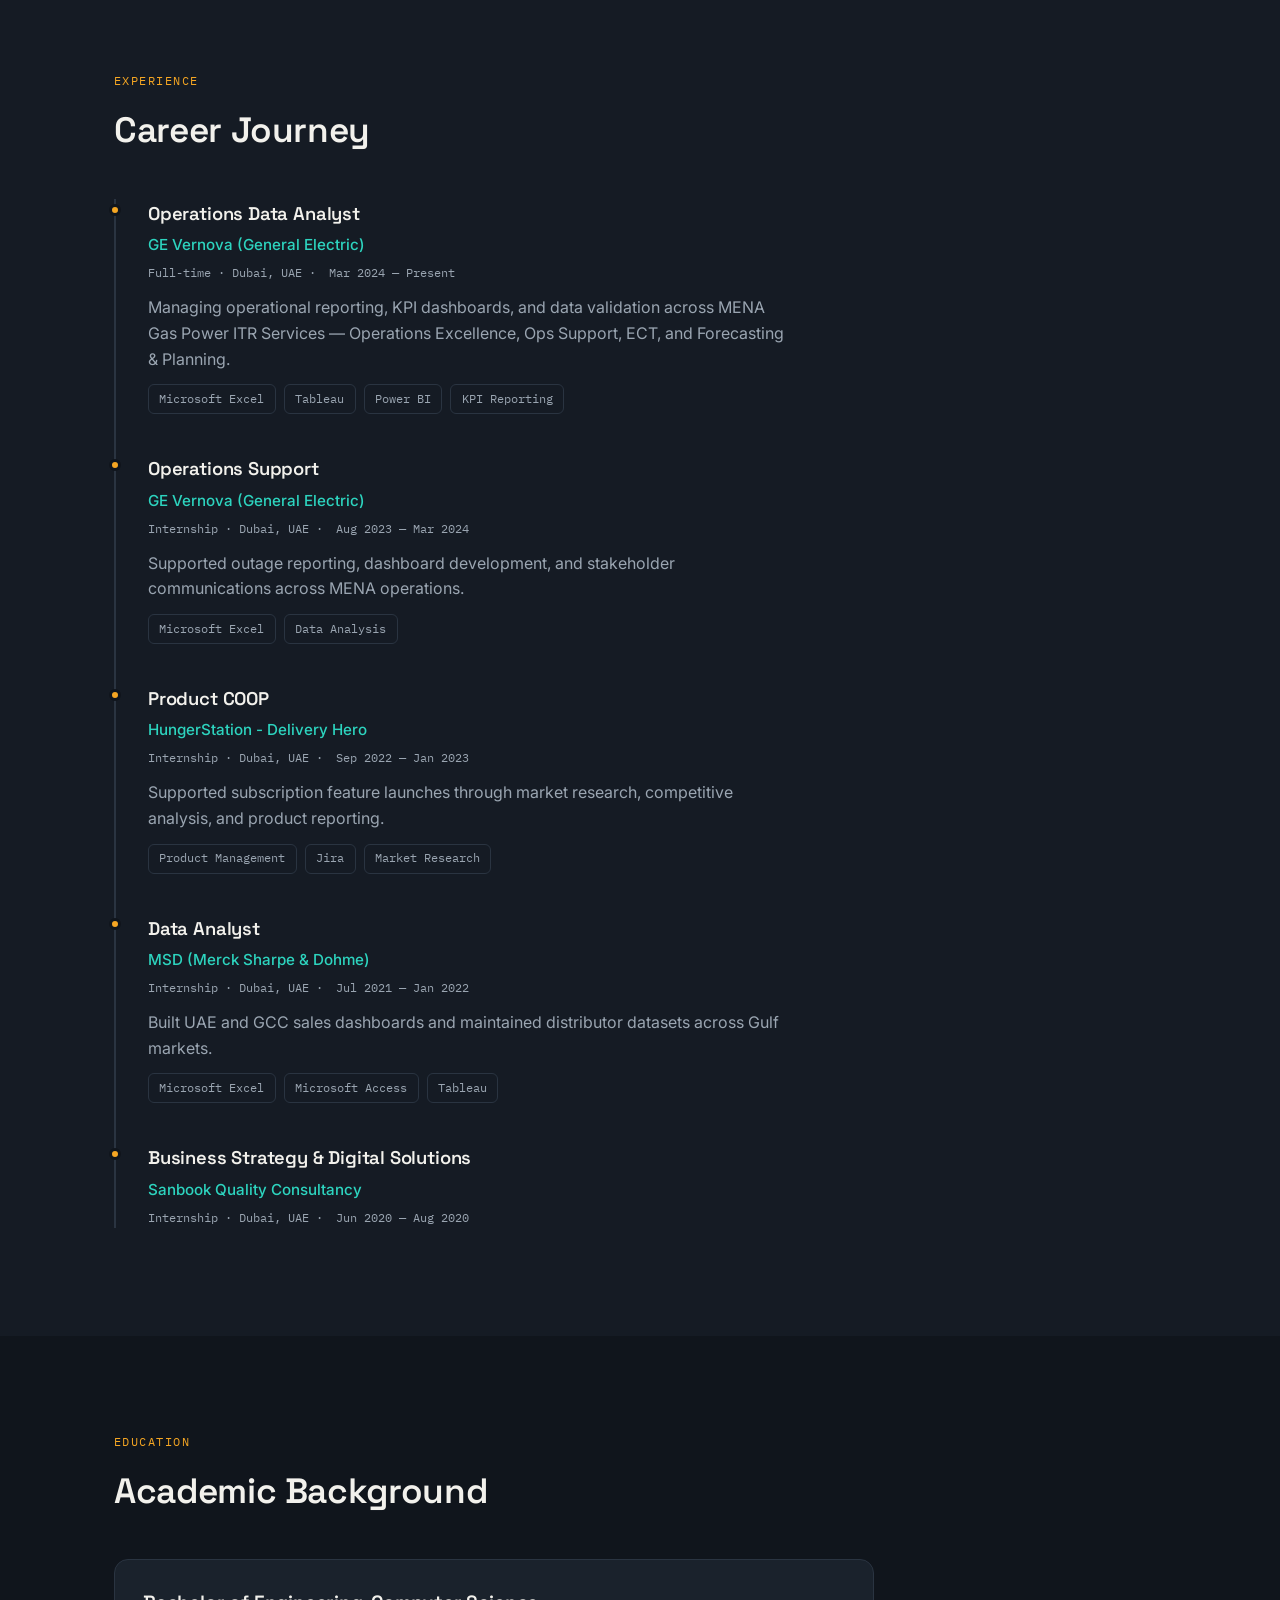
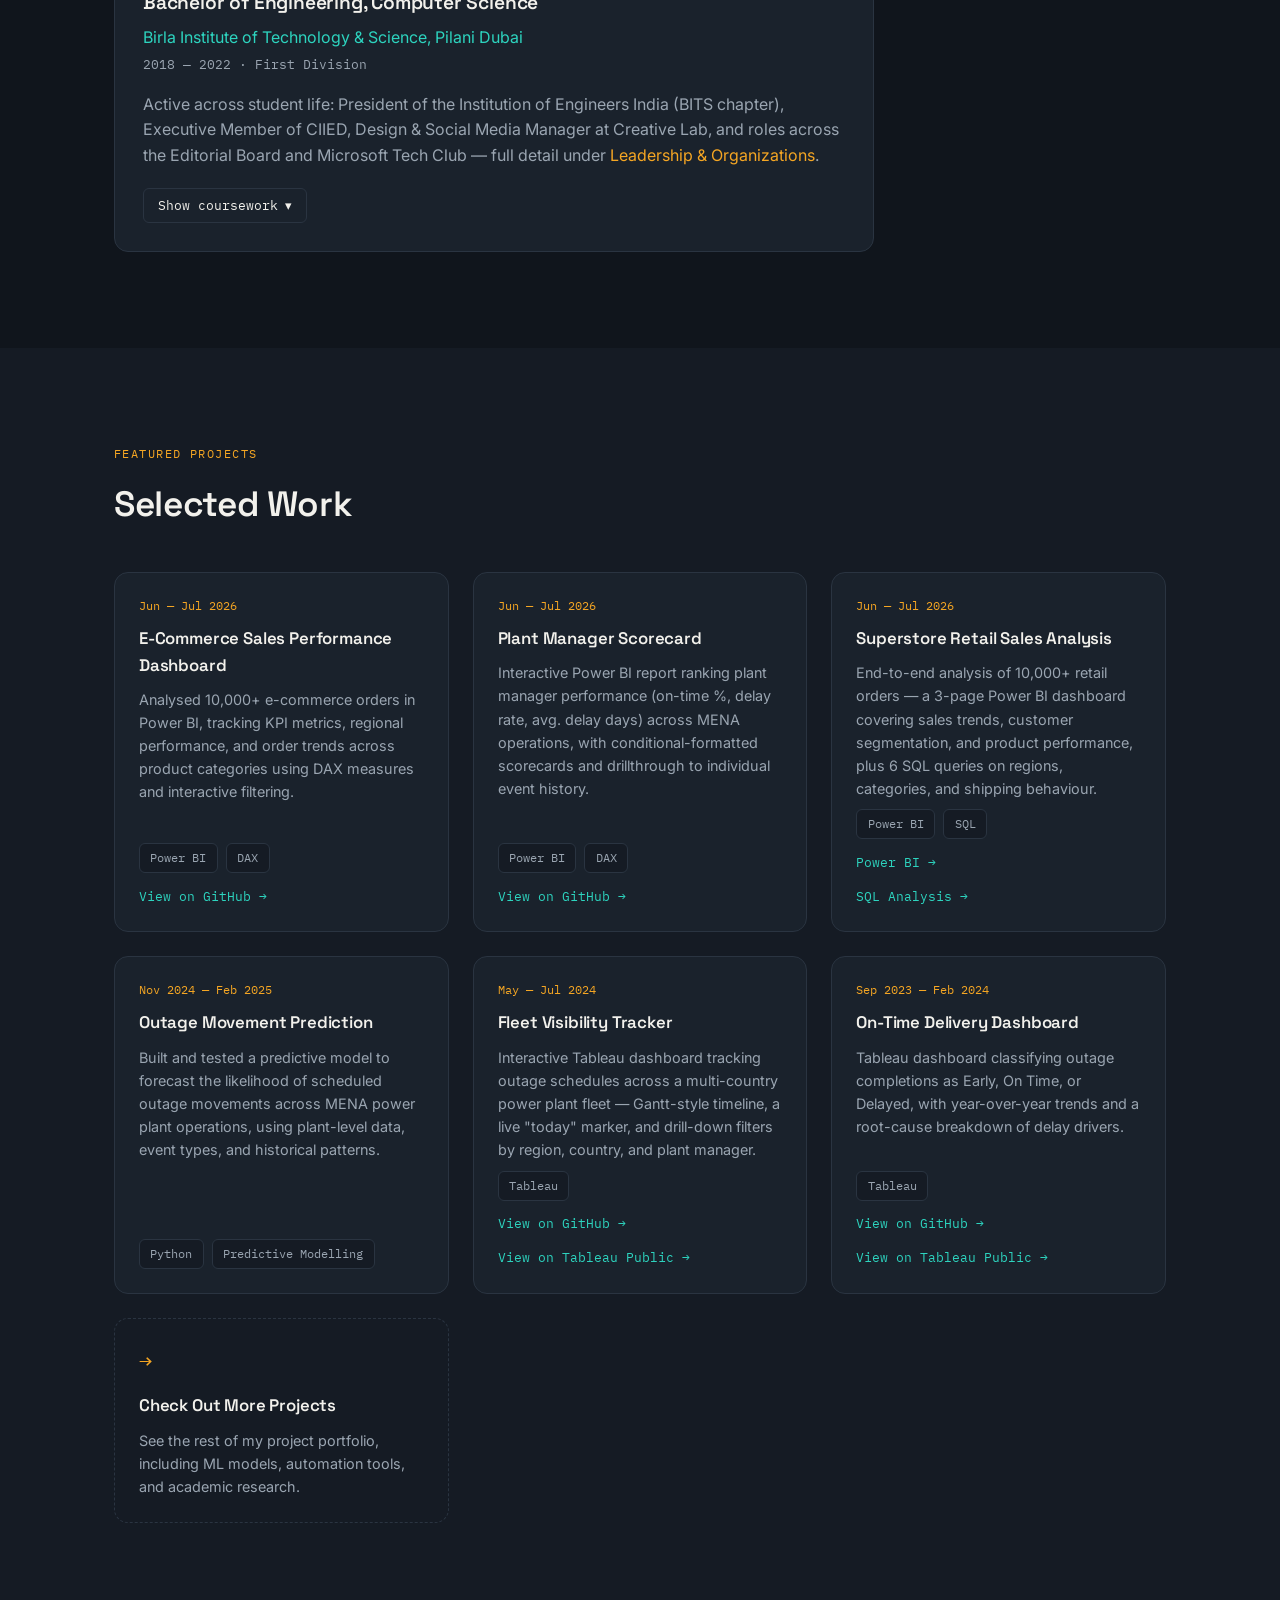
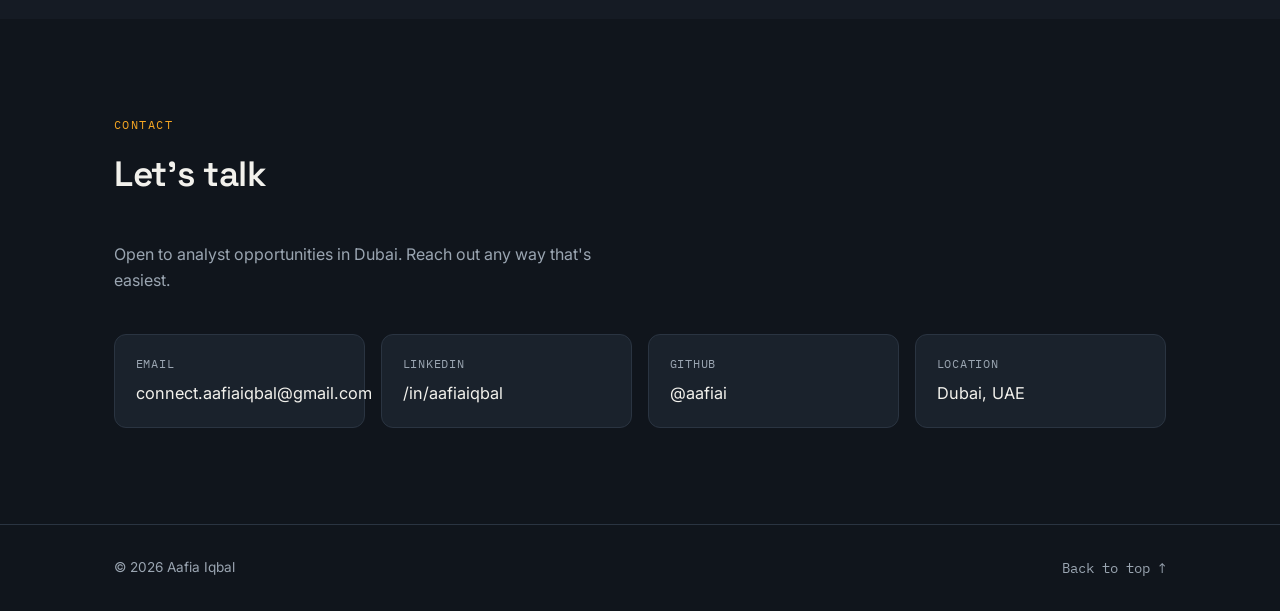
==== commit 99953f2e: "Update index.html" ====
--- a/index.html
+++ b/index.html
@@ -284,9 +284,9 @@
     <h3 class="section-title">Let's talk</h3>
     <p class="contact-sub">Open to analyst opportunities in Dubai. Reach out any way that's easiest.</p>
     <div class="contact-grid">
-      <a href="mailto:f20180061d@bits-pilani.ac.in" class="contact-card">
+      <a href="mailto:connect.aafiaiqbal@gmail.com" class="contact-card">
         <span class="contact-label">Email</span>
-        <span class="contact-value">f20180061d@bits-pilani.ac.in</span>
+        <span class="contact-value">connect.aafiaiqbal@gmail.com</span>
       </a>
       <a href="https://www.linkedin.com/in/aafiaiqbal/" target="_blank" rel="noopener" class="contact-card">
         <span class="contact-label">LinkedIn</span>
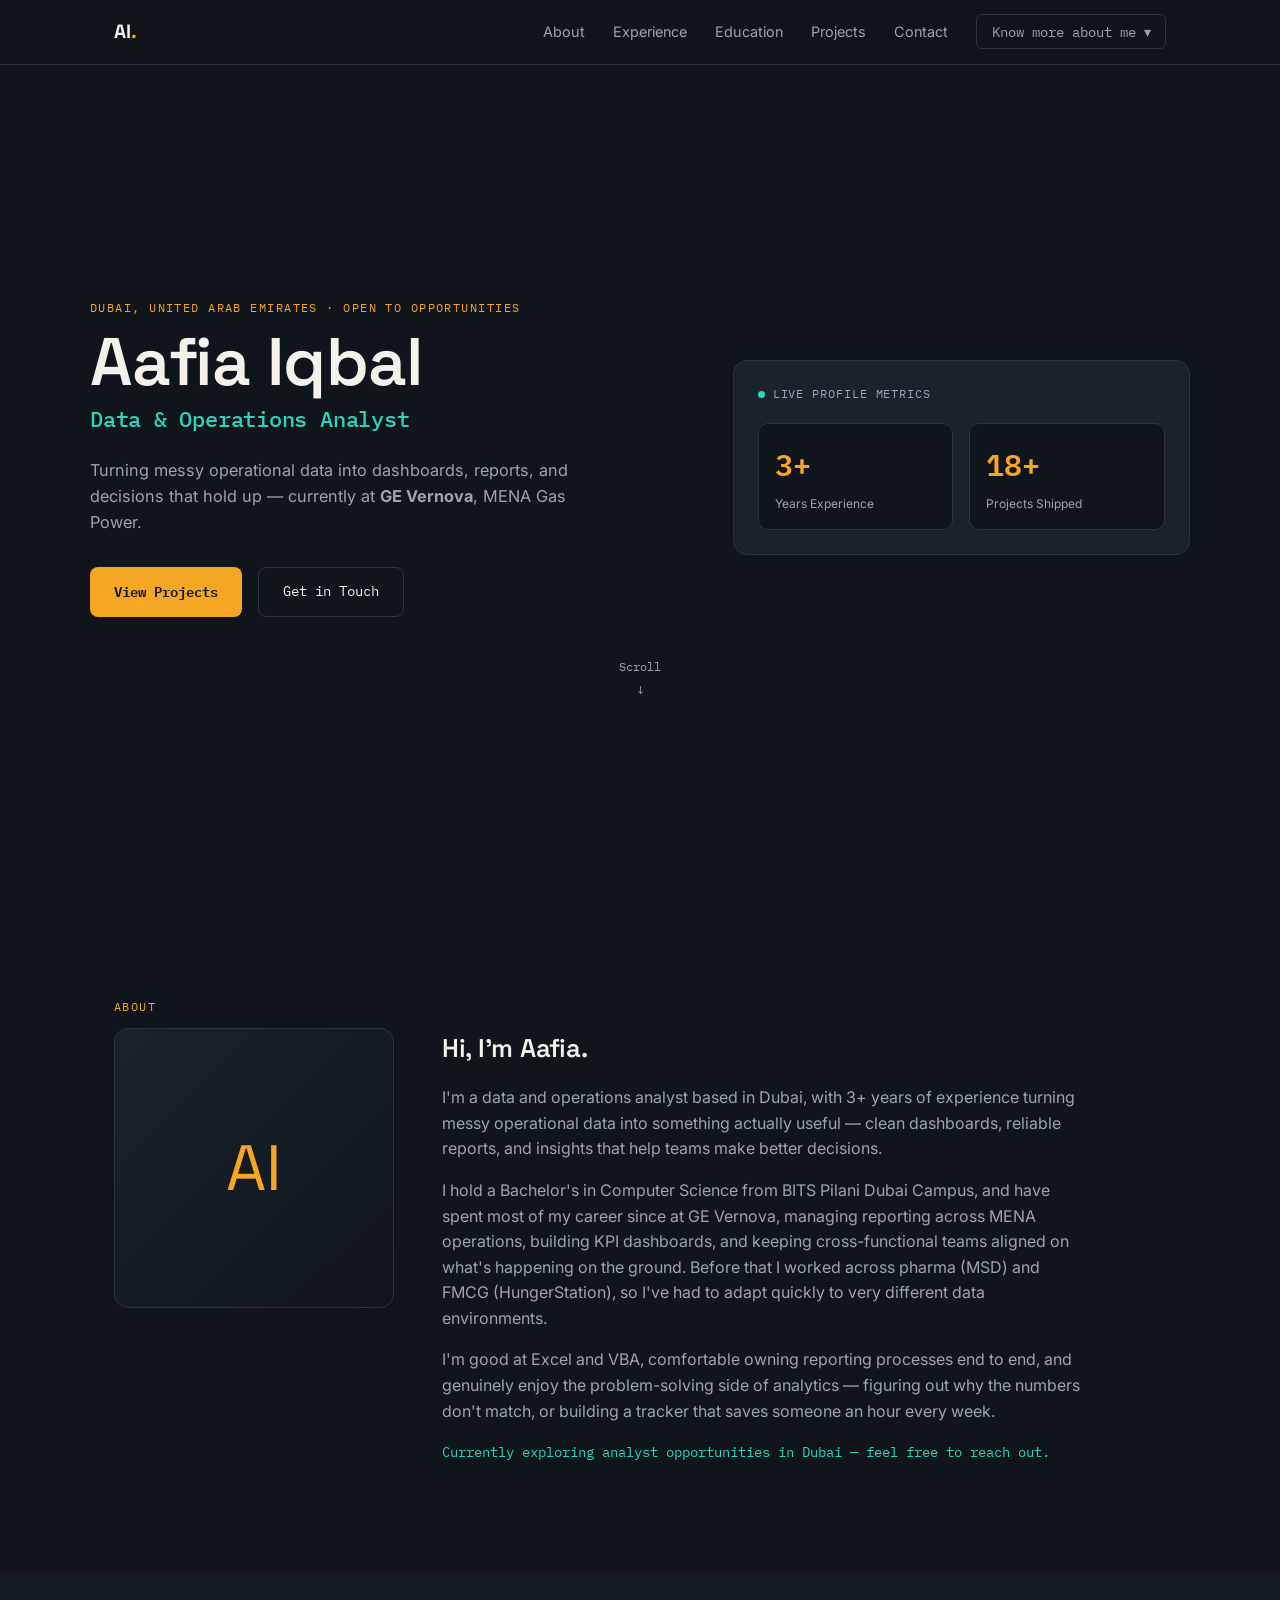
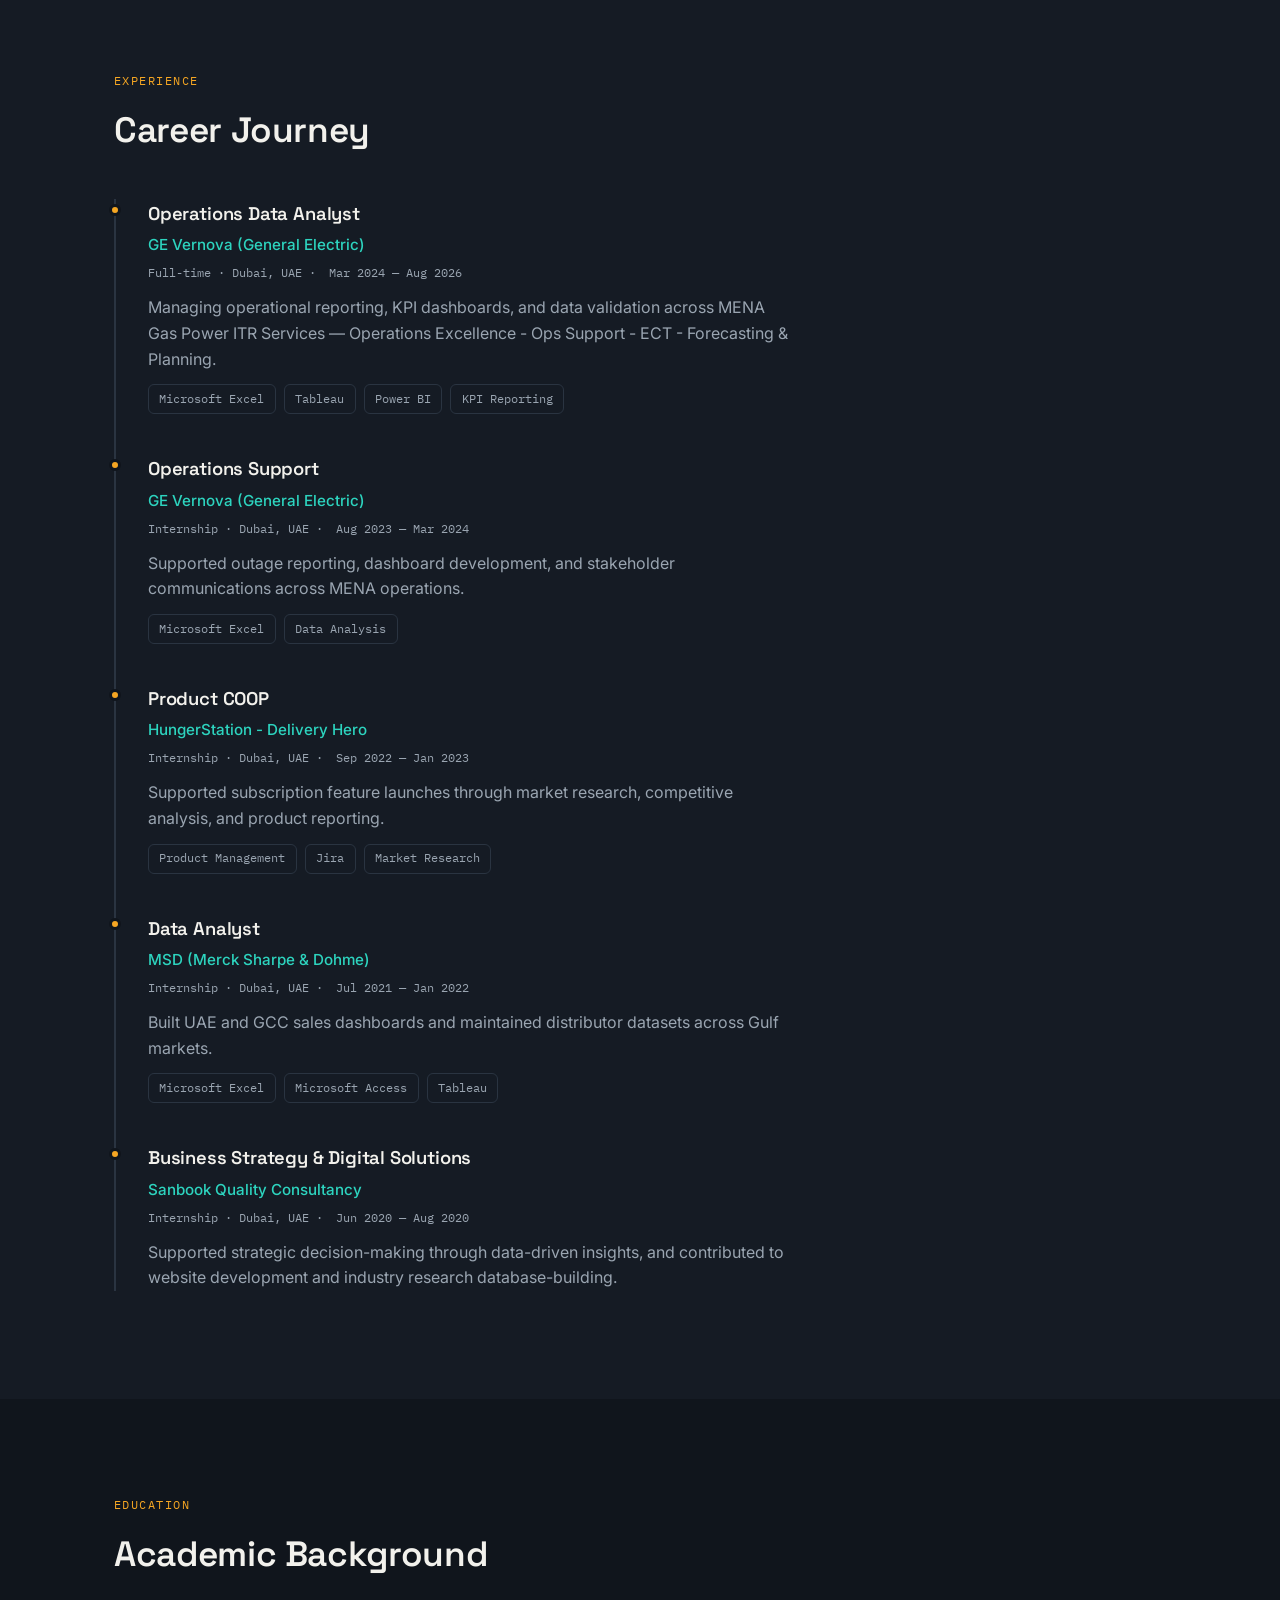
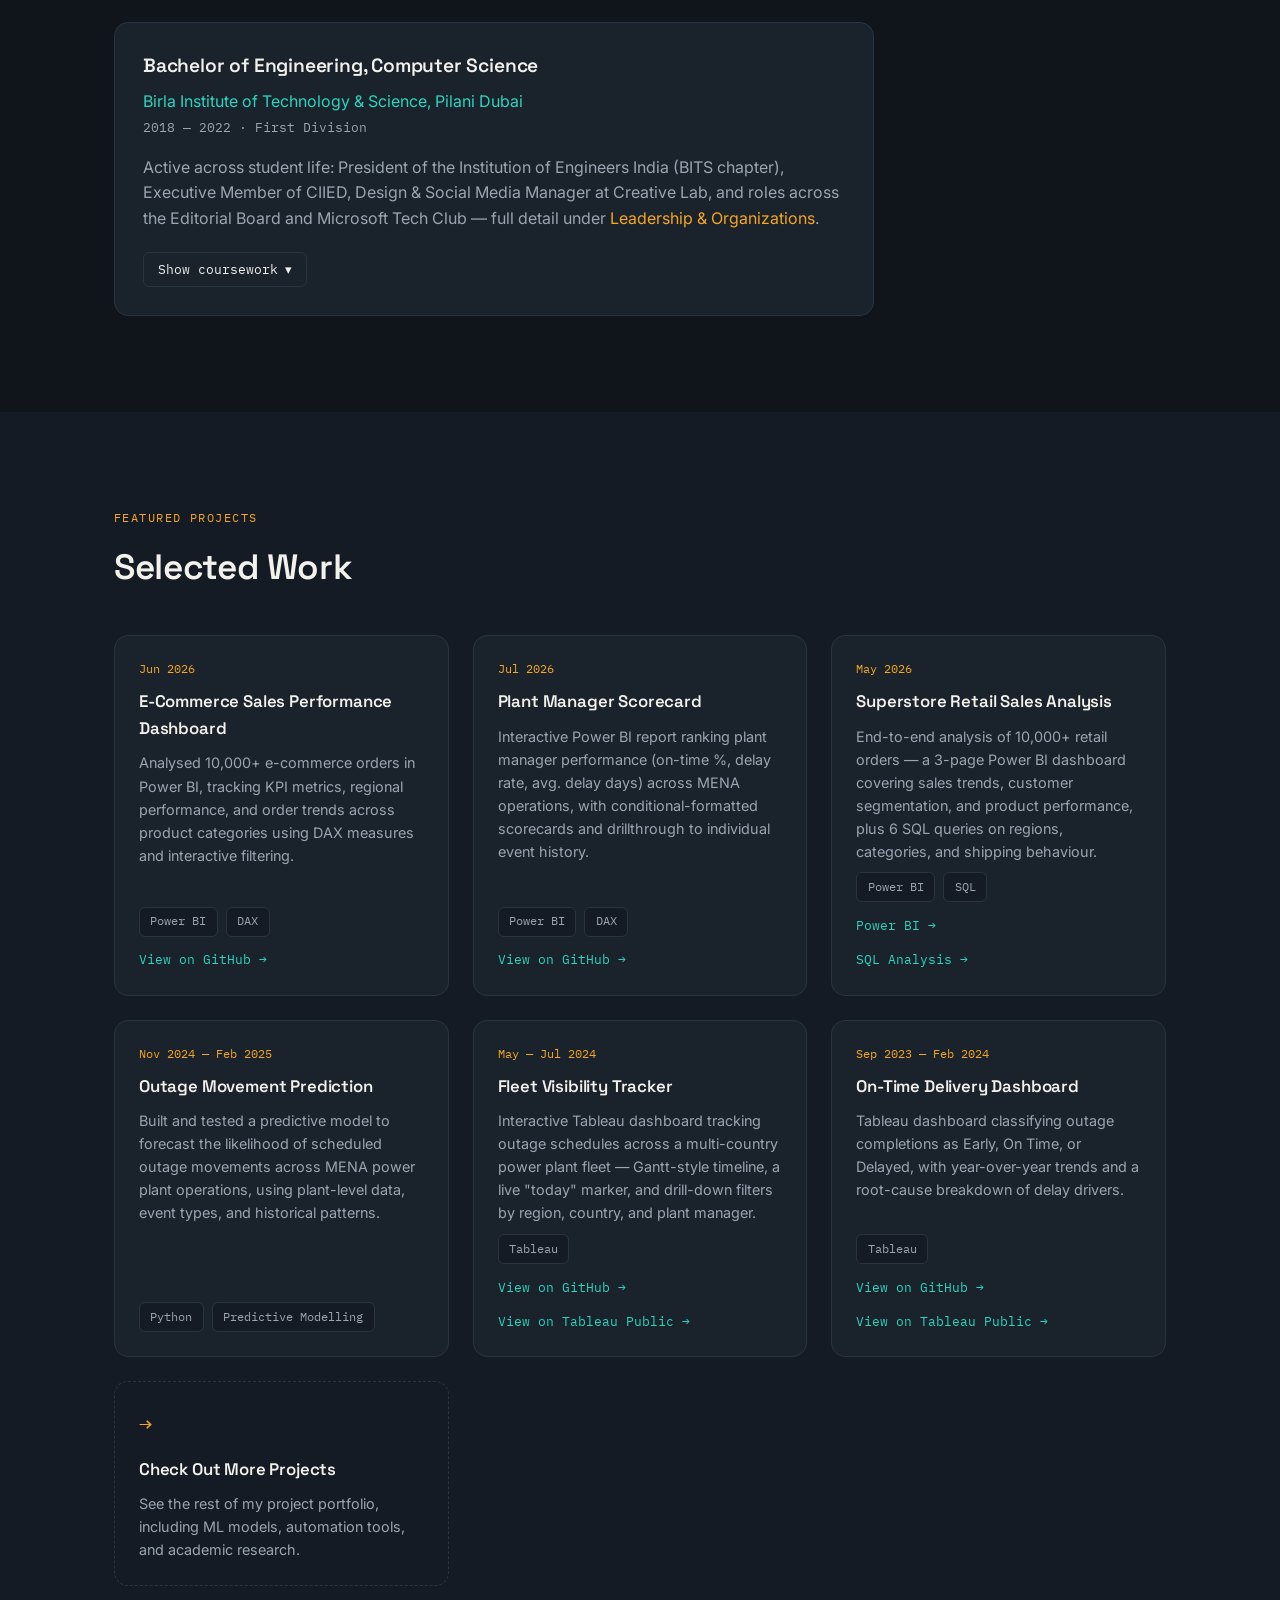
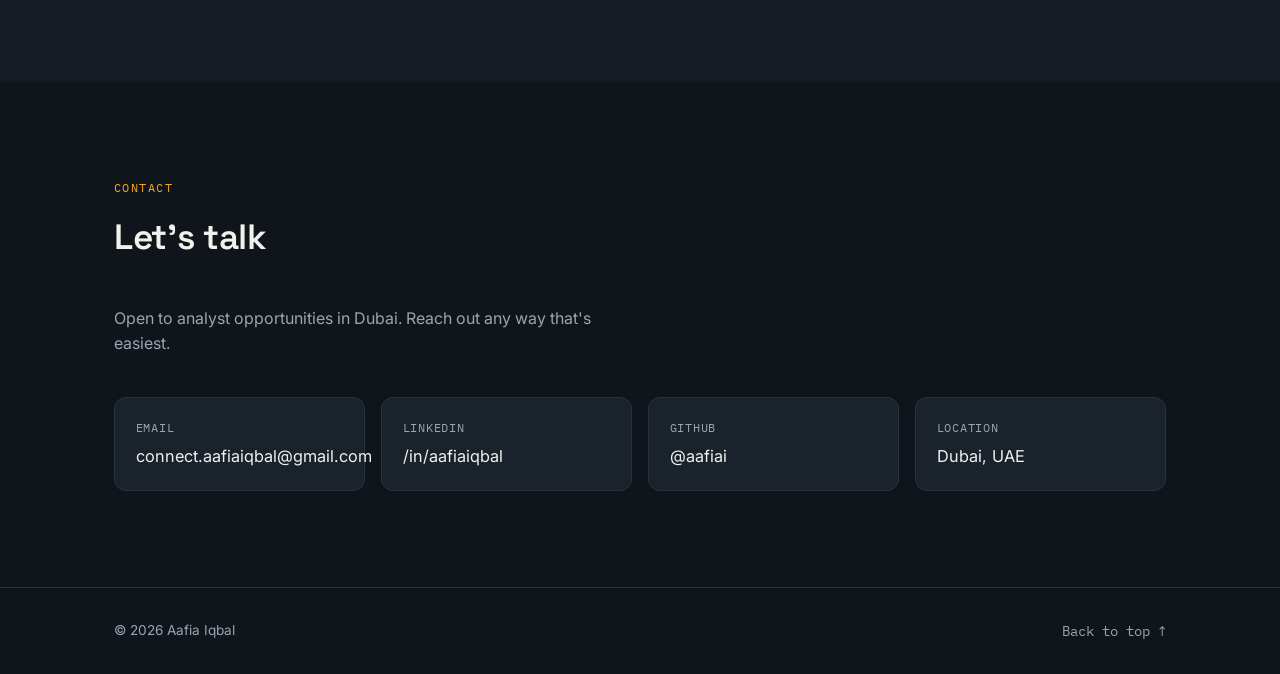
==== commit ca011c02: "Update index and know-more pages" ====
--- a/index.html
+++ b/index.html
@@ -132,8 +132,8 @@
         <div class="timeline-content">
           <h4>Operations Data Analyst</h4>
           <a href="https://www.gevernova.com/" target="_blank" rel="noopener" class="timeline-org-link">GE Vernova (General Electric)</a>
-          <p class="timeline-meta">Full-time · Dubai, UAE · <span class="timeline-date">Mar 2024 — Present</span></p>
-          <p>Managing operational reporting, KPI dashboards, and data validation across MENA Gas Power ITR Services — Operations Excellence, Ops Support, ECT, and Forecasting &amp; Planning.</p>
+          <p class="timeline-meta">Full-time · Dubai, UAE · <span class="timeline-date">Mar 2024 — Aug 2026</span></p>
+          <p>Managing operational reporting, KPI dashboards, and data validation across MENA Gas Power ITR Services — Operations Excellence - Ops Support - ECT - Forecasting &amp; Planning.</p>
           <div class="tag-row"><span class="tag">Microsoft Excel</span><span class="tag">Tableau</span><span class="tag">Power BI</span><span class="tag">KPI Reporting</span></div>
         </div>
       </div>
@@ -177,6 +177,7 @@
           <h4>Business Strategy &amp; Digital Solutions</h4>
           <a href="https://sanbookconsult.com/" target="_blank" rel="noopener" class="timeline-org-link">Sanbook Quality Consultancy</a>
           <p class="timeline-meta">Internship · Dubai, UAE · <span class="timeline-date">Jun 2020 — Aug 2020</span></p>
+          <p>Supported strategic decision-making through data-driven insights, and contributed to website development and industry research database-building.</p>
         </div>
       </div>
 
@@ -218,7 +219,7 @@
     <div class="project-grid">
 
       <article class="project-card">
-        <span class="project-date">Jun — Jul 2026</span>
+        <span class="project-date">Jun 2026</span>
         <h4>E-Commerce Sales Performance Dashboard</h4>
         <p>Analysed 10,000+ e-commerce orders in Power BI, tracking KPI metrics, regional performance, and order trends across product categories using DAX measures and interactive filtering.</p>
         <div class="tag-row"><span class="tag">Power BI</span><span class="tag">DAX</span></div>
@@ -226,7 +227,7 @@
       </article>
 
       <article class="project-card">
-        <span class="project-date">Jun — Jul 2026</span>
+        <span class="project-date">Jul 2026</span>
         <h4>Plant Manager Scorecard</h4>
         <p>Interactive Power BI report ranking plant manager performance (on-time %, delay rate, avg. delay days) across MENA operations, with conditional-formatted scorecards and drillthrough to individual event history.</p>
         <div class="tag-row"><span class="tag">Power BI</span><span class="tag">DAX</span></div>
@@ -234,7 +235,7 @@
       </article>
 
       <article class="project-card">
-        <span class="project-date">Jun — Jul 2026</span>
+        <span class="project-date">May 2026</span>
         <h4>Superstore Retail Sales Analysis</h4>
         <p>End-to-end analysis of 10,000+ retail orders — a 3-page Power BI dashboard covering sales trends, customer segmentation, and product performance, plus 6 SQL queries on regions, categories, and shipping behaviour.</p>
         <div class="tag-row"><span class="tag">Power BI</span><span class="tag">SQL</span></div>
